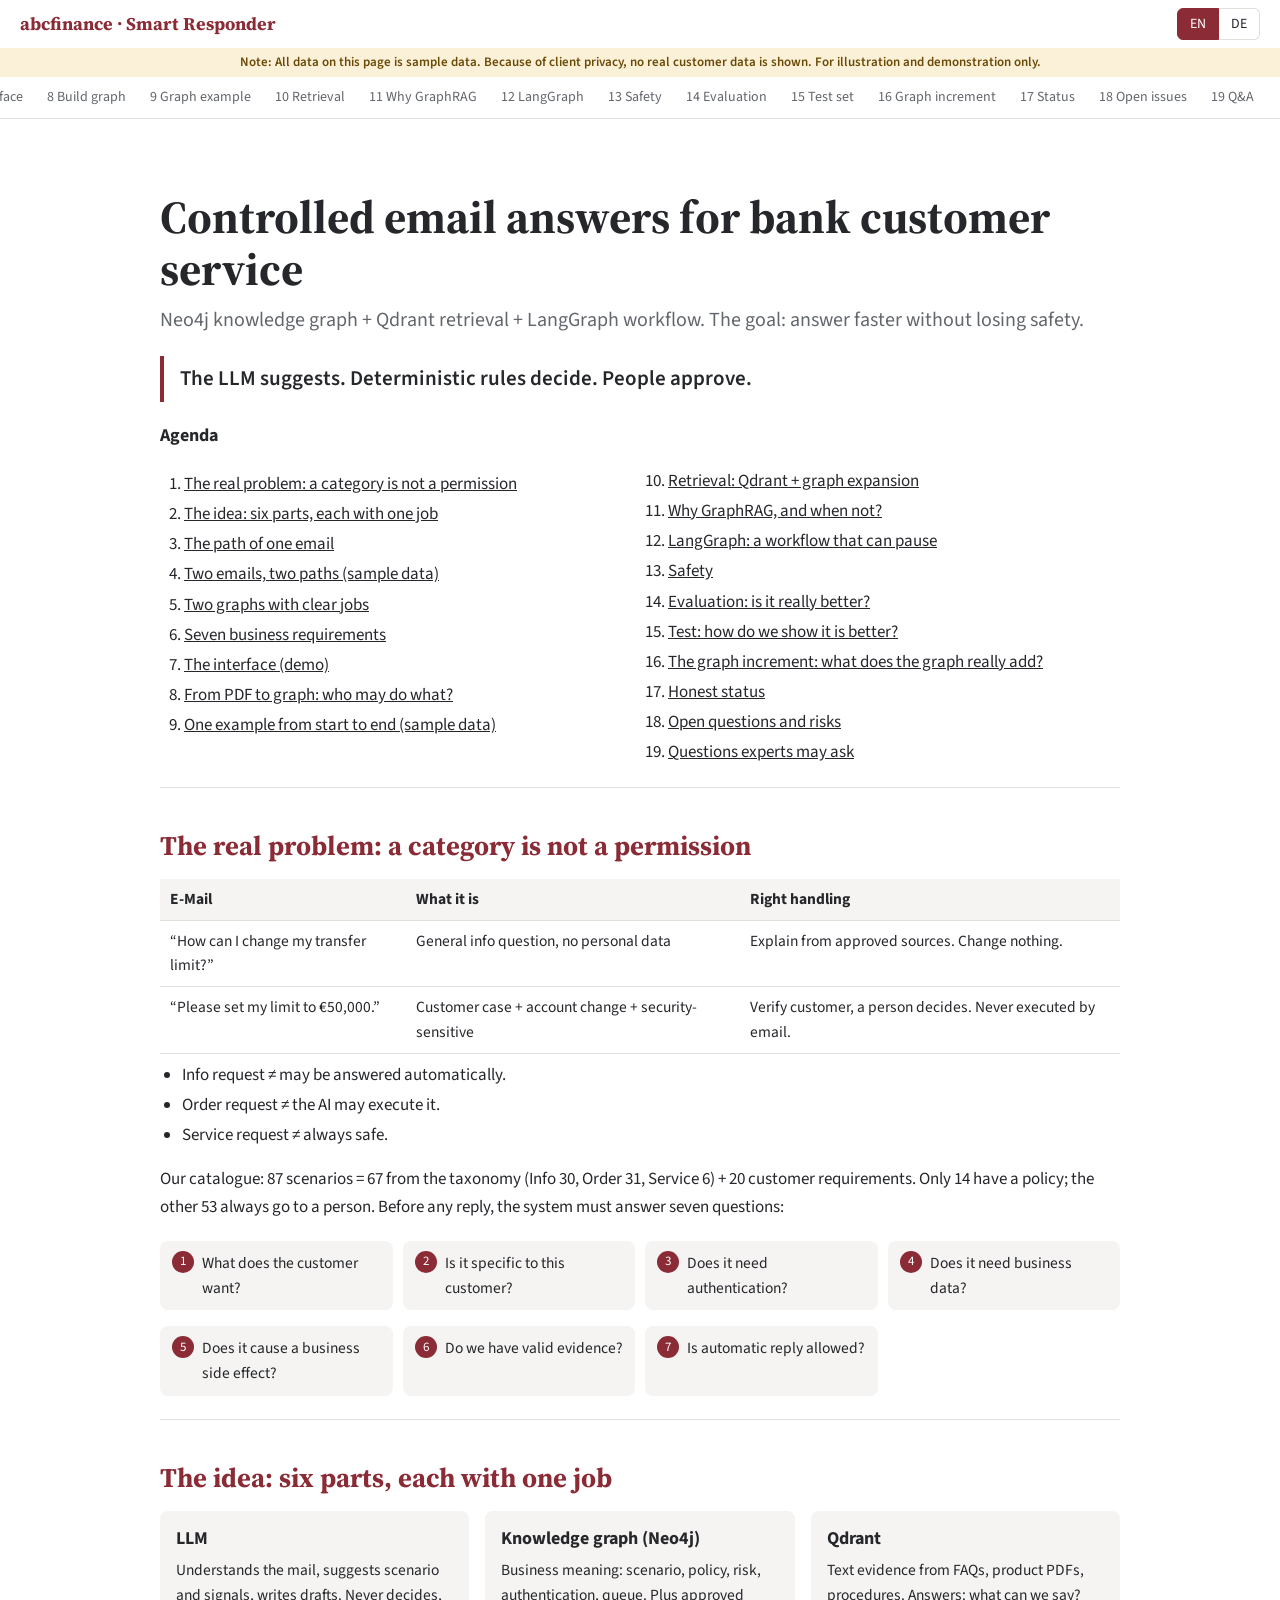
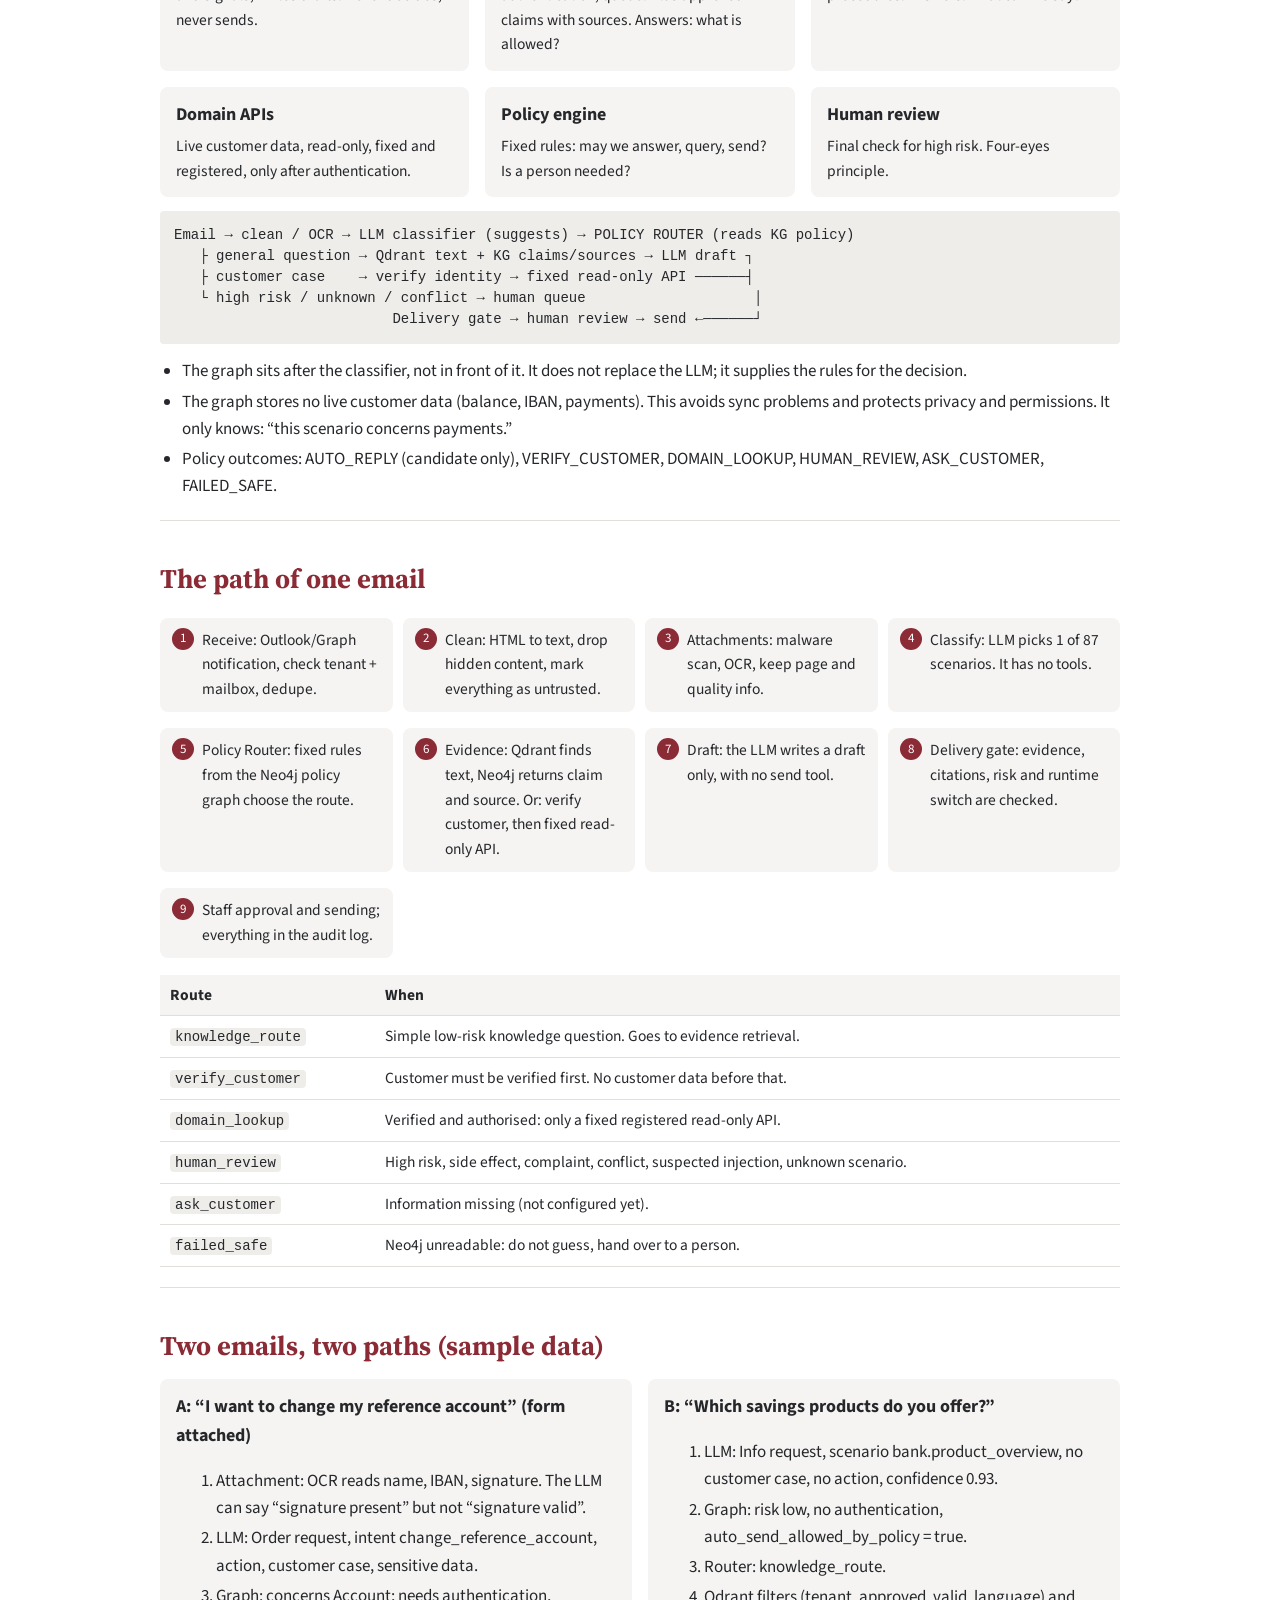
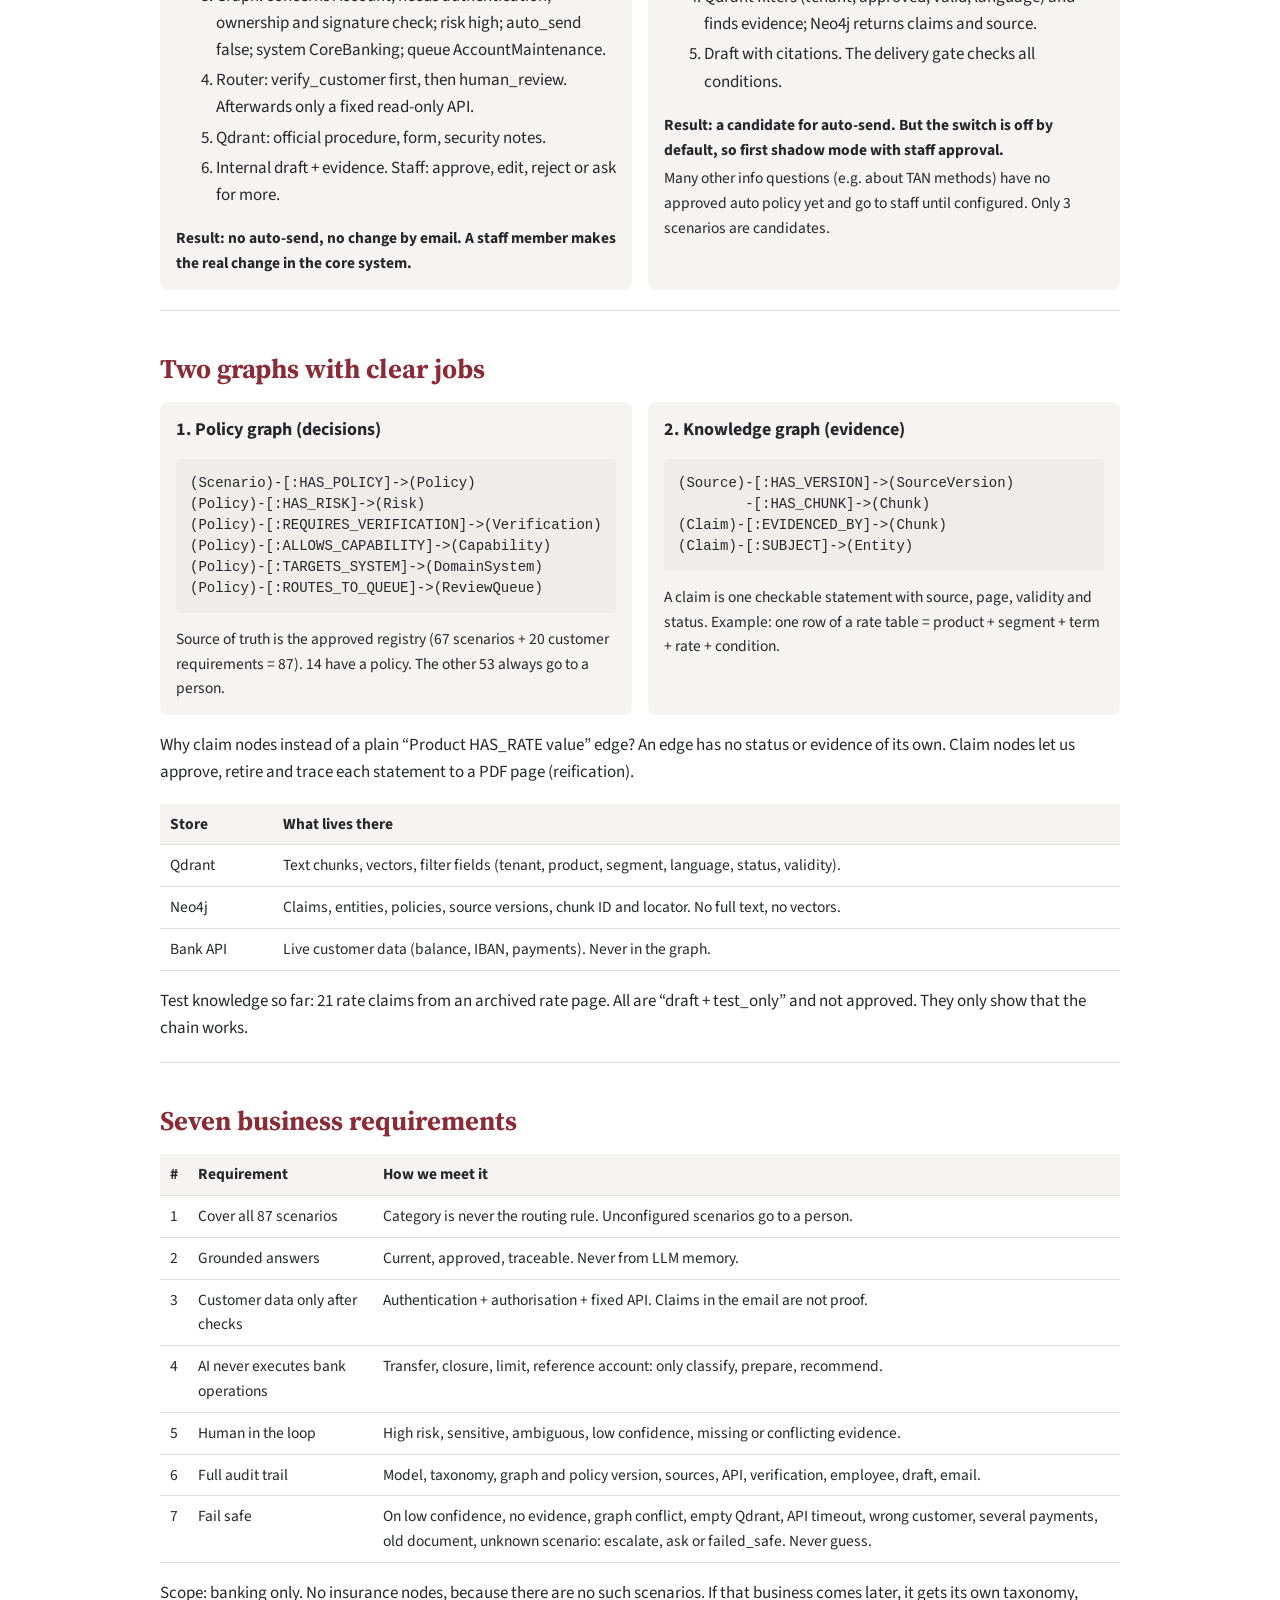
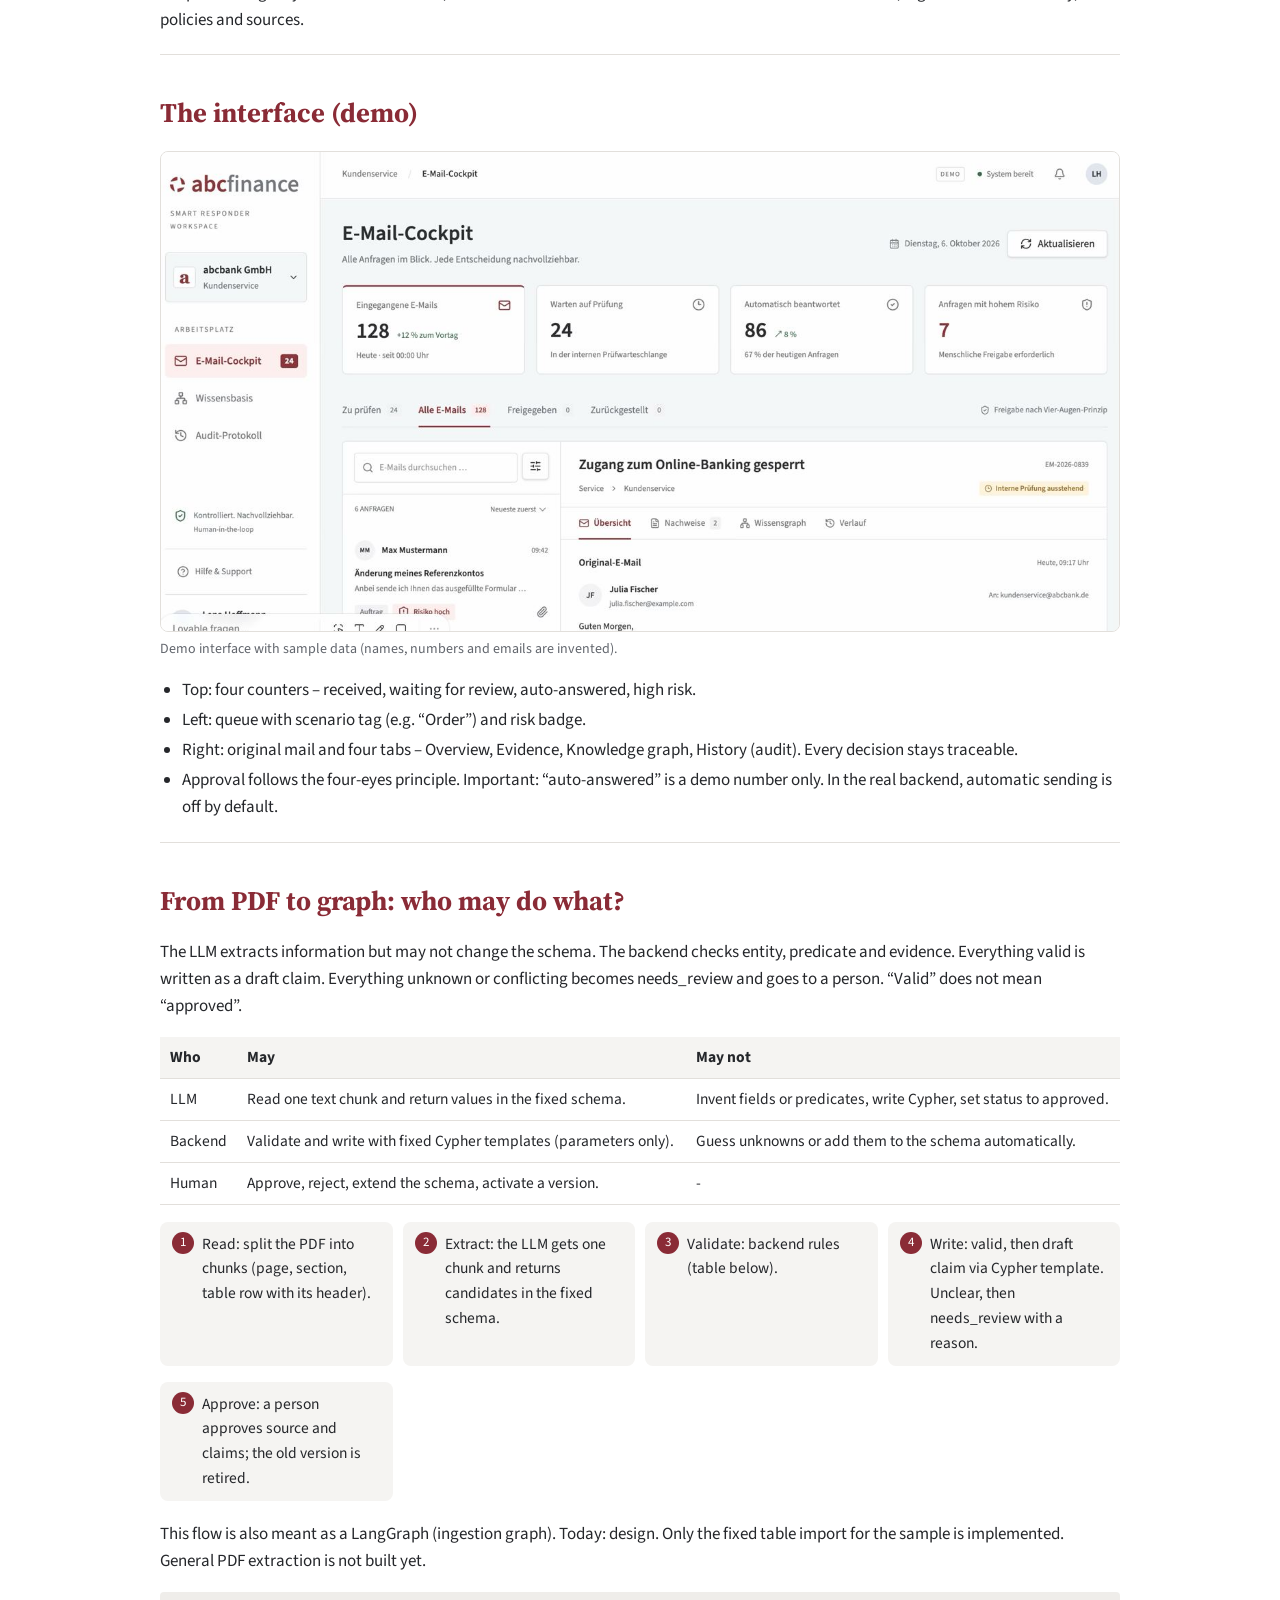
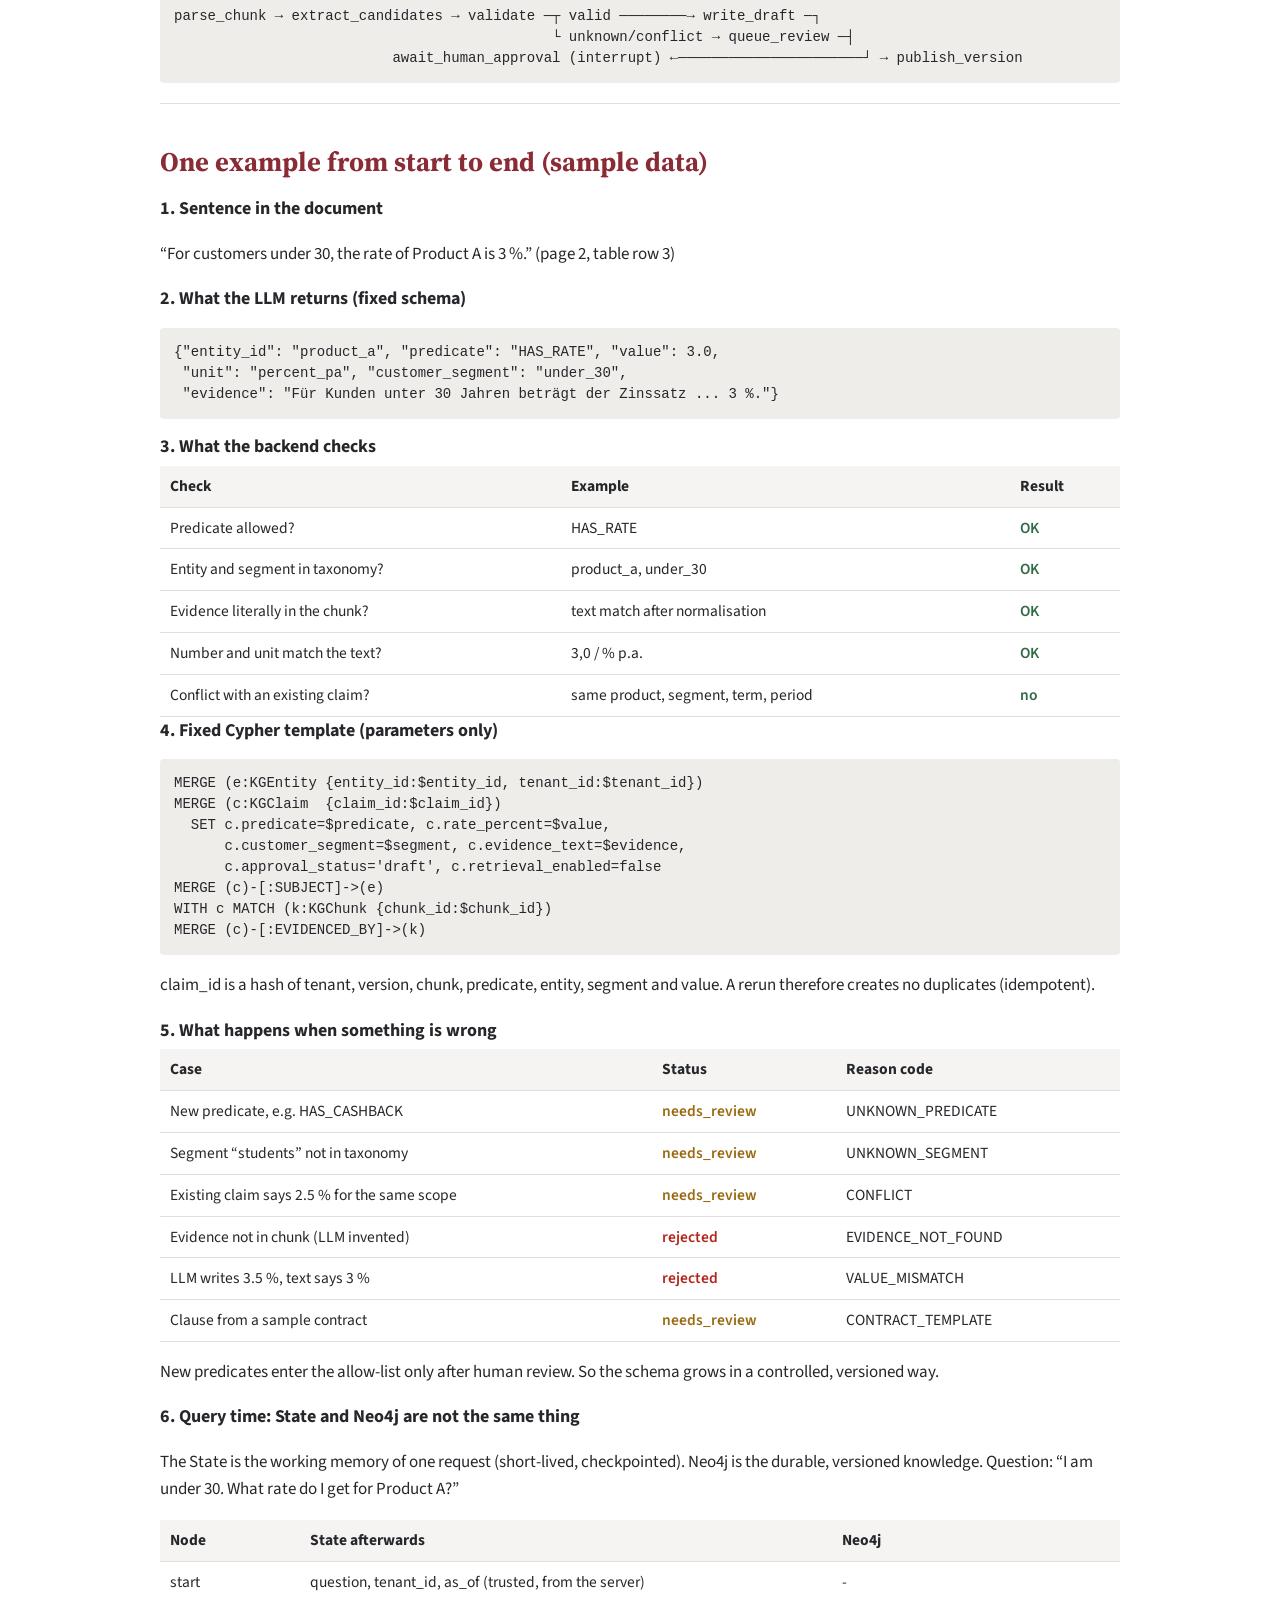
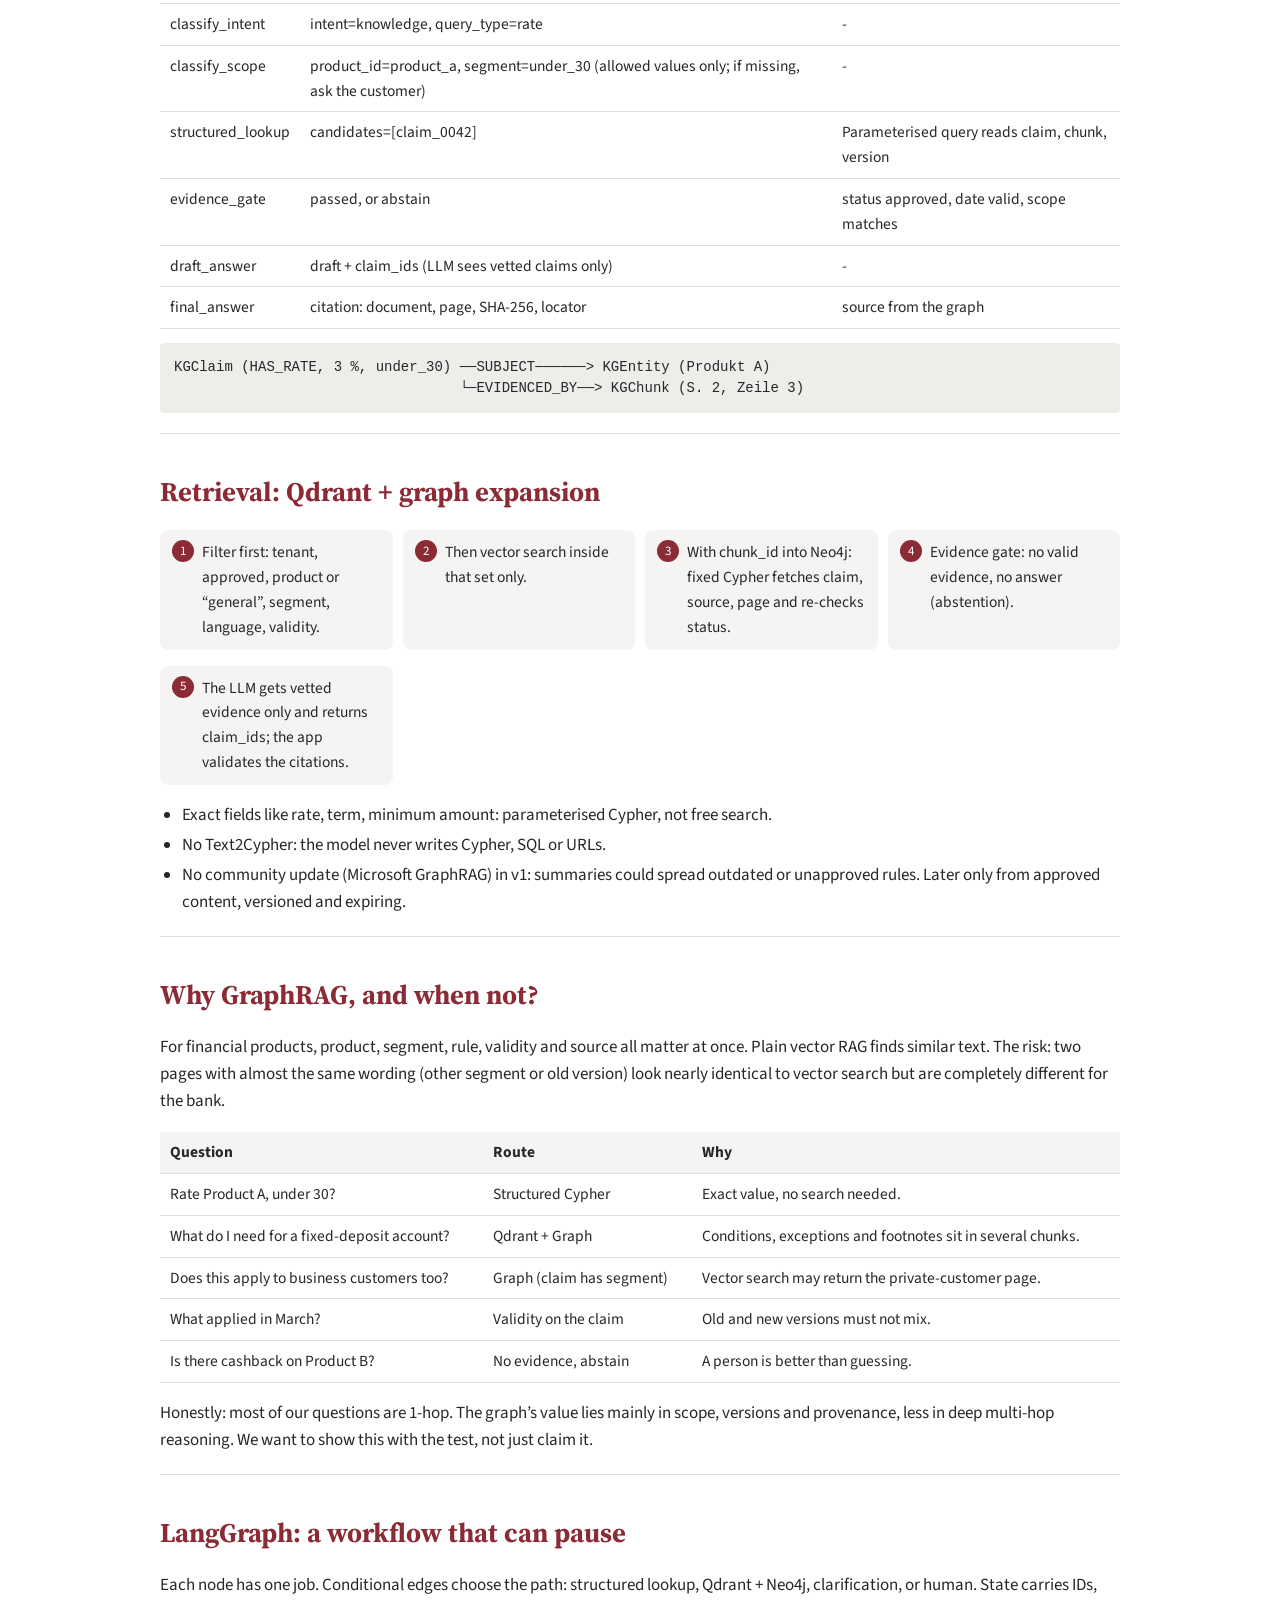
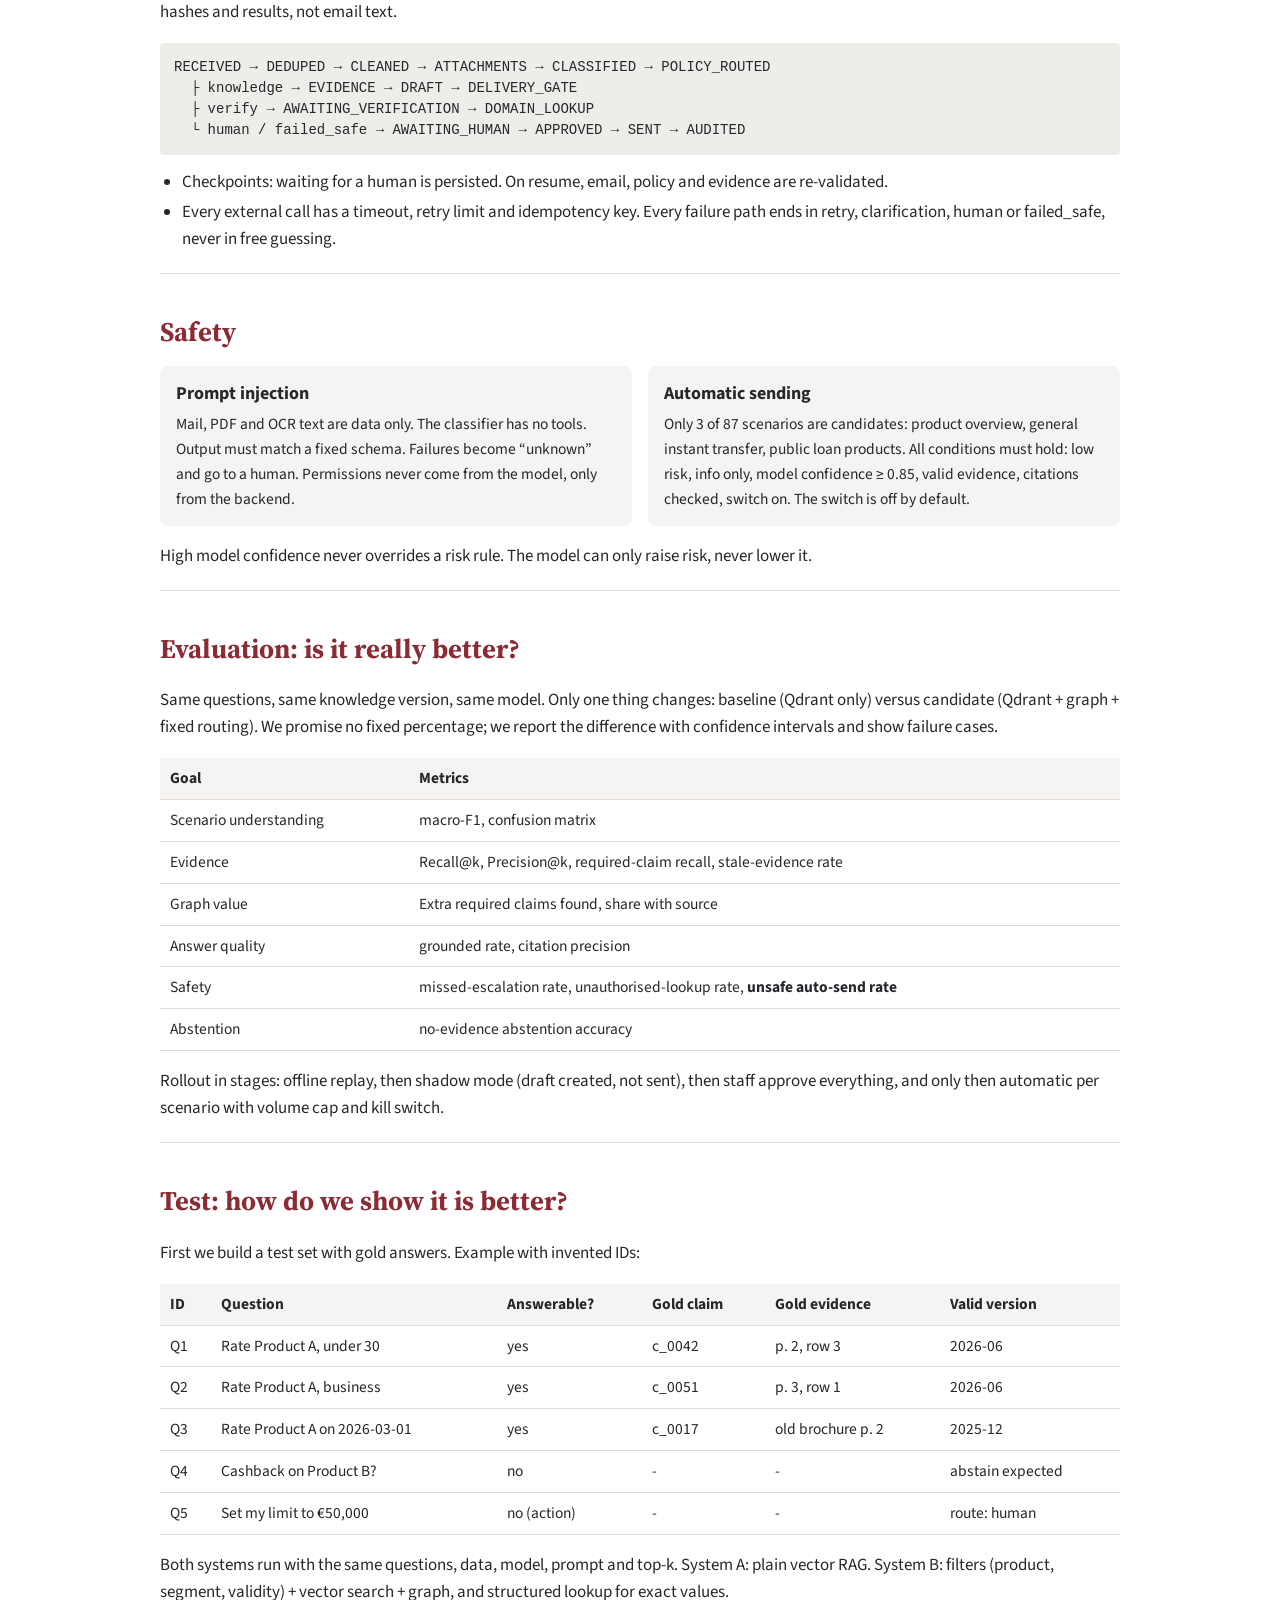
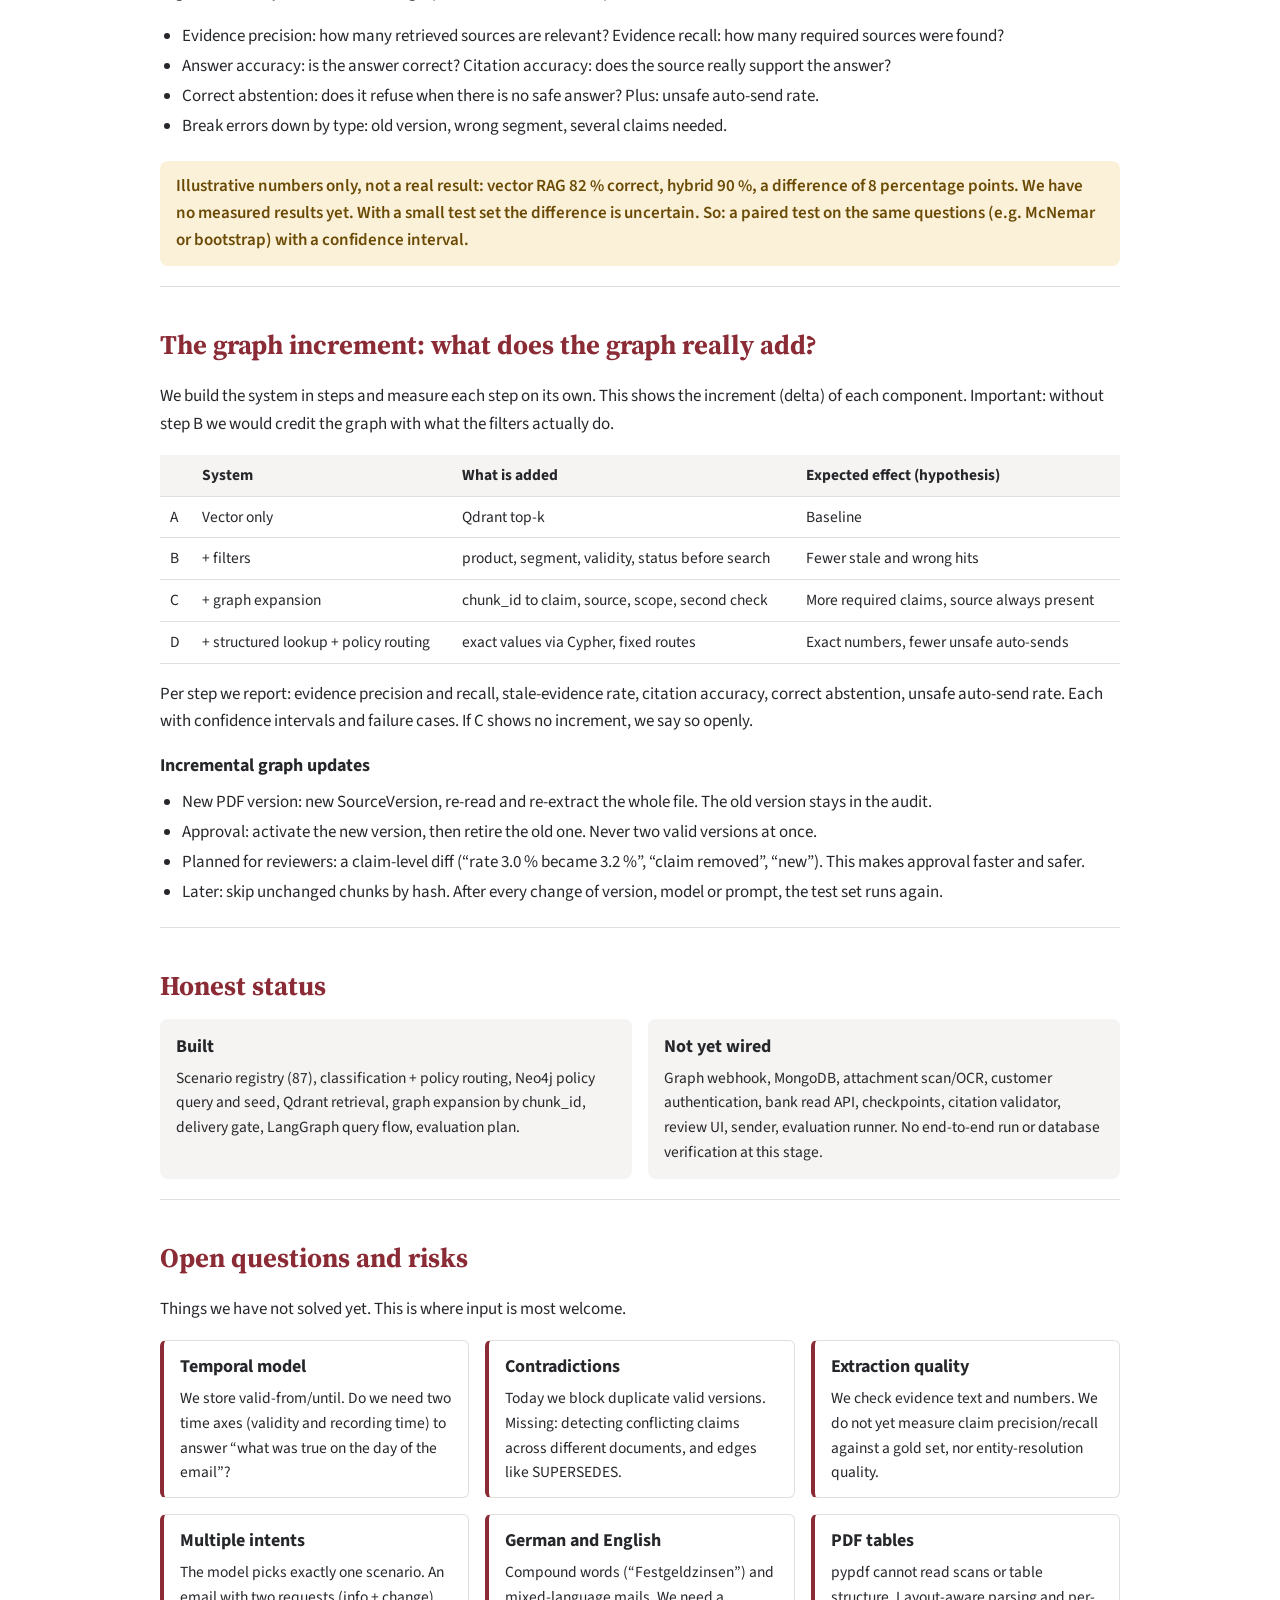
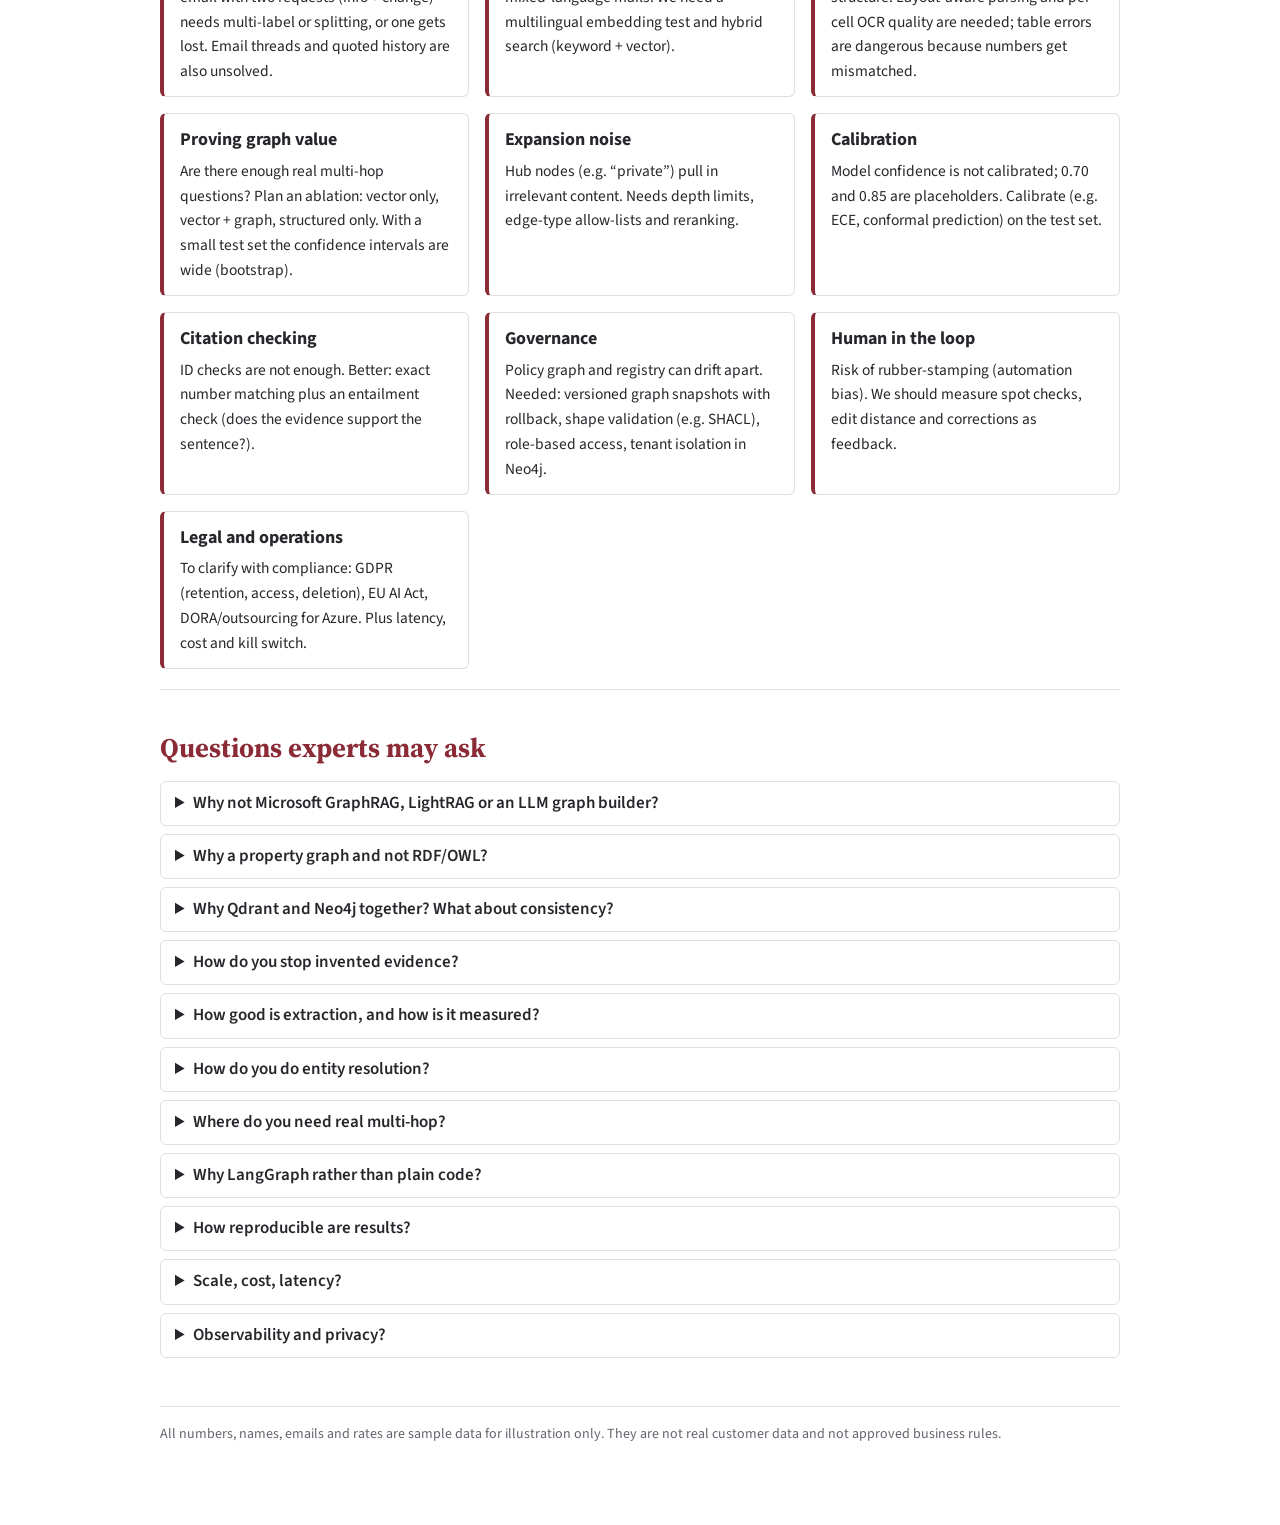
==== Smart Responder – GraphRAG.html @ 7ff99fc9 "page added  knowledge rag" ====
<!DOCTYPE html>
<html lang="en">
<head>
<meta charset="utf-8">
<meta name="viewport" content="width=device-width, initial-scale=1, viewport-fit=cover">
<title>Smart Responder – GraphRAG</title>
<link href="https://fonts.googleapis.com/css2?family=Source+Sans+3:wght@400;600;700&family=Source+Serif+4:wght@600;700&display=swap" rel="stylesheet">
<style>
:root{--bg:#fff;--soft:#f5f4f2;--ink:#25272b;--mute:#62666d;--brand:#8a2b36;--line:#e2dfdb;--warn:#fbf1d9;--warnink:#6b4a05;--code:#efedea;box-sizing:border-box;padding-top:env(safe-area-inset-top,0px);padding-bottom:env(safe-area-inset-bottom,0px)}
@media (prefers-color-scheme:dark){:root:not([data-theme="light"]){--bg:#17181a;--soft:#222427;--ink:#ecebe8;--mute:#a4a8ae;--brand:#e48a93;--line:#34373b;--warn:#3a2f12;--warnink:#f2d58a;--code:#2b2d31}}
:root[data-theme="dark"]{--bg:#17181a;--soft:#222427;--ink:#ecebe8;--mute:#a4a8ae;--brand:#e48a93;--line:#34373b;--warn:#3a2f12;--warnink:#f2d58a;--code:#2b2d31}
html{scroll-padding-top:calc(env(safe-area-inset-top,0px) + 64px)}
*{box-sizing:border-box}
body{margin:0;background:var(--bg);color:var(--ink);font:17px/1.6 "Source Sans 3",system-ui,sans-serif}
header{position:sticky;top:env(safe-area-inset-top,0px);z-index:5;background:var(--bg);border-bottom:1px solid var(--line);display:flex;gap:16px;align-items:center;justify-content:space-between;padding:10px 20px}
header b{font-family:"Source Serif 4",Georgia,serif;font-size:18px;color:var(--brand)}
nav{display:flex;gap:14px;overflow-x:auto;font-size:14px}
nav a{color:var(--mute);text-decoration:none;white-space:nowrap}
nav a:hover{color:var(--brand)}
.lang button{font:inherit;font-size:14px;padding:4px 12px;border:1px solid var(--line);background:var(--bg);color:var(--ink);cursor:pointer}
.lang button:first-child{border-radius:6px 0 0 6px}.lang button:last-child{border-radius:0 6px 6px 0;border-left:0}
.lang button[aria-pressed=true]{background:var(--brand);color:#fff;border-color:var(--brand)}
button:focus-visible,a:focus-visible{outline:2px solid var(--brand);outline-offset:2px}
main{max-width:1000px;margin:0 auto;padding:0 20px 80px}
.notice{background:var(--warn);color:var(--warnink);padding:12px 16px;border-radius:8px;margin:20px 0;font-weight:600}
h1{font-family:"Source Serif 4",Georgia,serif;font-size:clamp(30px,5vw,46px);line-height:1.15;margin:36px 0 8px}
h2{font-family:"Source Serif 4",Georgia,serif;font-size:27px;margin:0 0 12px;color:var(--brand)}
h3{font-size:18px;margin:0 0 4px}
section{padding:40px 0 0}
.lead{font-size:20px;color:var(--mute);margin:0}
.principle{border-left:4px solid var(--brand);padding:6px 16px;margin:20px 0;font-size:21px;font-weight:600}
code,pre{font-family:ui-monospace,Menlo,monospace;font-size:14px;background:var(--code);border-radius:4px}
code{padding:1px 5px}pre{padding:14px;overflow-x:auto;line-height:1.5}
.scroll{overflow-x:auto}
table{border-collapse:collapse;width:100%;font-size:15.5px;min-width:560px}
th,td{text-align:left;padding:8px 10px;border-bottom:1px solid var(--line);vertical-align:top}
th{background:var(--soft)}
figure{margin:16px 0}
figure img{width:100%;height:auto;border:1px solid var(--line);border-radius:8px;display:block}
figcaption{color:var(--mute);font-size:14px;margin-top:6px}
.flow{list-style:none;padding:0;margin:14px 0;display:grid;grid-template-columns:repeat(auto-fit,minmax(210px,1fr));gap:10px;counter-reset:s}
.flow li{counter-increment:s;background:var(--soft);border-radius:8px;padding:10px 12px 10px 42px;position:relative;font-size:15.5px}
.flow li::before{content:counter(s);position:absolute;left:12px;top:10px;width:22px;height:22px;border-radius:50%;background:var(--brand);color:#fff;font-size:13px;display:grid;place-items:center}
.cols{display:grid;grid-template-columns:repeat(auto-fit,minmax(280px,1fr));gap:16px}
.box{background:var(--soft);border-radius:8px;padding:14px 16px}
.box p{margin:4px 0 0;font-size:15.5px}
.q{border:1px solid var(--line);border-left:4px solid var(--brand);border-radius:6px;padding:12px 16px}
.q p{margin:2px 0 0;font-size:15.5px}
ul{margin:8px 0;padding-left:22px}li{margin:3px 0}
footer{color:var(--mute);font-size:14px;border-top:1px solid var(--line);margin-top:48px;padding-top:16px}
details{border:1px solid var(--line);border-radius:6px;padding:8px 14px;margin:8px 0}
summary{cursor:pointer;font-weight:600}details p{margin:8px 0 4px;font-size:15.5px}
.ok{color:#2f6b45;font-weight:600}.bad{color:#b3261e;font-weight:600}.rv{color:#9a6a12;font-weight:600}
@media (prefers-color-scheme:dark){.ok{color:#7fd19a}.bad{color:#f2a29b}.rv{color:#f2d58a}}
.notice-bar{background:var(--warn);color:var(--warnink);padding:6px 20px;font-size:14px;font-weight:600;text-align:center}
.slide{display:none;padding-top:24px}.slide.on{display:block}
.ctl{display:flex;gap:8px;align-items:center;font-size:14px;color:var(--mute)}
.ctl button{font:inherit;padding:4px 12px;border:1px solid var(--line);background:var(--bg);color:var(--ink);border-radius:6px;cursor:pointer}
.bar{position:fixed;left:0;bottom:0;height:4px;background:var(--brand);transition:width .2s;z-index:9}
.agenda{columns:2;column-gap:32px;padding-left:24px}.agenda a{color:var(--ink);cursor:pointer}.agenda a:hover{color:var(--brand)}
@media (max-width:640px){.agenda{columns:1}header{flex-wrap:wrap}}
@media print{.slide{display:block;break-after:page}header,.bar{display:none}}
.slide,.slide.on{display:block}
.slide{padding-top:36px;margin-top:20px;border-top:1px solid var(--line)}
#start{border-top:0;margin-top:0}
html{scroll-padding-top:calc(env(safe-area-inset-top,0px) + 150px);scroll-behavior:smooth}
.top{position:sticky;top:env(safe-area-inset-top,0px);z-index:8;background:var(--bg);border-bottom:1px solid var(--line)}
.top header{position:static;border-bottom:0;padding:8px 20px}
.top .notice-bar{padding:4px 20px;font-size:13px}
.tnav{display:flex;gap:4px;overflow-x:auto;padding:6px 16px;scrollbar-width:thin}
.tnav a{white-space:nowrap;font-size:14px;color:var(--mute);text-decoration:none;padding:3px 10px;border-radius:14px}
.tnav a:hover{color:var(--brand)}
.tnav a.act{background:var(--brand);color:#fff}
.tnav a.act:hover{color:#fff}
@media (prefers-reduced-motion:reduce){html{scroll-behavior:auto}}
@media print{.top{position:static}.tnav{display:none}}
</style>
</head>
<body>
<div class="top">
<header><b>abcfinance · Smart Responder</b>
<div class="lang"><button type="button" data-l="en" aria-pressed="true">EN</button><button type="button" data-l="de" aria-pressed="false">DE</button></div></header>
<div class="notice-bar" data-de="Hinweis: Alle Daten auf dieser Seite sind Beispieldaten. Aus Datenschutzgründen des Kunden zeigen wir keine echten Kundendaten. Nur zur Ansicht und als Beispiel.">Note: All data on this page is sample data. Because of client privacy, no real customer data is shown. For illustration and demonstration only.</div>
<nav class="tnav" id="tnav" aria-label="Sections"></nav>
</div>
<div class="bar" id="bar" style="width:0"></div>
<main>
<section id="start" class="slide"><h1 data-de="Kontrollierte E-Mail-Antworten für den Bank-Kundenservice">Controlled email answers for bank customer service</h1><p class="lead" data-de="Neo4j-Wissensgraph + Qdrant-Suche + LangGraph-Ablauf. Das Ziel: schneller antworten, ohne Sicherheit zu verlieren.">Neo4j knowledge graph + Qdrant retrieval + LangGraph workflow. The goal: answer faster without losing safety.</p><div class="principle" data-de="Das LLM macht Vorschläge. Feste Regeln entscheiden. Menschen geben frei.">The LLM suggests. Deterministic rules decide. People approve.</div><h3 data-de="Ablauf der Präsentation">Agenda</h3><ol id="agenda" class="agenda"></ol></section><section id="problem" class="slide">
<h2 data-de="Das eigentliche Problem: Eine Kategorie ist keine Erlaubnis">The real problem: a category is not a permission</h2>
<div class="scroll"><table>
<tr><th>E-Mail</th><th data-de="Was es ist">What it is</th><th data-de="Richtige Behandlung">Right handling</th></tr>
<tr><td data-de="„Wie ändere ich mein Überweisungslimit?“">“How can I change my transfer limit?”</td><td data-de="Allgemeine Infofrage, keine persönlichen Daten">General info question, no personal data</td><td data-de="Aus geprüften Quellen erklären. Nichts ändern.">Explain from approved sources. Change nothing.</td></tr>
<tr><td data-de="„Setzen Sie mein Limit auf 50.000 €.“">“Please set my limit to €50,000.”</td><td data-de="Kundenfall + Kontoänderung + sicherheitskritisch">Customer case + account change + security-sensitive</td><td data-de="Kunde prüfen, Mensch entscheidet. Nie per E-Mail ausführen.">Verify customer, a person decides. Never executed by email.</td></tr>
</table></div>
<ul>
<li data-de="Info request ≠ automatisch antworten.">Info request ≠ may be answered automatically.</li>
<li data-de="Order request ≠ die KI darf es ausführen.">Order request ≠ the AI may execute it.</li>
<li data-de="Service request ≠ immer sicher.">Service request ≠ always safe.</li>
</ul>
<p data-de="Unser Katalog: 87 Szenarien = 67 aus der Taxonomie (Info 30, Order 31, Service 6) + 20 Kundenvorgaben. Nur 14 haben eine Policy, die anderen 53 gehen immer zum Menschen. Vor jeder Antwort muss das System diese sieben Fragen beantworten:">Our catalogue: 87 scenarios = 67 from the taxonomy (Info 30, Order 31, Service 6) + 20 customer requirements. Only 14 have a policy; the other 53 always go to a person. Before any reply, the system must answer seven questions:</p>
<ol class="flow">
<li data-de="Was will der Kunde?">What does the customer want?</li>
<li data-de="Ist es ein Einzelfall des Kunden?">Is it specific to this customer?</li>
<li data-de="Braucht es Authentifizierung?">Does it need authentication?</li>
<li data-de="Braucht es Geschäftsdaten?">Does it need business data?</li>
<li data-de="Hat es eine Wirkung im Geschäft (Nebenwirkung)?">Does it cause a business side effect?</li>
<li data-de="Haben wir gültige Belege?">Do we have valid evidence?</li>
<li data-de="Ist automatisches Antworten erlaubt?">Is automatic reply allowed?</li>
</ol>
</section><section id="arch" class="slide">
<h2 data-de="Die Idee: Sechs Teile, jedes mit einer Aufgabe">The idea: six parts, each with one job</h2>
<div class="cols">
<div class="box"><h3>LLM</h3><p data-de="Versteht die Mail, schlägt Szenario und Signale vor, schreibt Entwürfe. Entscheidet und sendet nie.">Understands the mail, suggests scenario and signals, writes drafts. Never decides, never sends.</p></div>
<div class="box"><h3 data-de="Wissensgraph (Neo4j)">Knowledge graph (Neo4j)</h3><p data-de="Geschäftsbedeutung: Szenario, Policy, Risiko, Authentifizierung, Queue. Dazu geprüfte Claims mit Quelle. Beantwortet: Was ist erlaubt?">Business meaning: scenario, policy, risk, authentication, queue. Plus approved claims with sources. Answers: what is allowed?</p></div>
<div class="box"><h3>Qdrant</h3><p data-de="Textbelege aus FAQ, Produkt-PDFs, Abläufen. Beantwortet: Was dürfen wir sagen?">Text evidence from FAQs, product PDFs, procedures. Answers: what can we say?</p></div>
<div class="box"><h3 data-de="Bank-APIs">Domain APIs</h3><p data-de="Echte Kundendaten, nur lesend, fest registriert, erst nach Authentifizierung.">Live customer data, read-only, fixed and registered, only after authentication.</p></div>
<div class="box"><h3 data-de="Policy-Engine">Policy engine</h3><p data-de="Feste Regeln: Dürfen wir antworten, abfragen, senden? Braucht es einen Menschen?">Fixed rules: may we answer, query, send? Is a person needed?</p></div>
<div class="box"><h3 data-de="Mensch">Human review</h3><p data-de="Letzte Kontrolle bei hohem Risiko. Vier-Augen-Prinzip.">Final check for high risk. Four-eyes principle.</p></div>
</div>
<pre>Email → clean / OCR → LLM classifier (suggests) → POLICY ROUTER (reads KG policy)
   ├ general question → Qdrant text + KG claims/sources → LLM draft ┐
   ├ customer case    → verify identity → fixed read-only API ──────┤
   └ high risk / unknown / conflict → human queue                    │
                          Delivery gate → human review → send ←──────┘</pre>
<ul>
<li data-de="Der Graph steht nach dem Klassifizierer, nicht davor. Er ersetzt das LLM nicht, er liefert die Regeln für die Entscheidung.">The graph sits after the classifier, not in front of it. It does not replace the LLM; it supplies the rules for the decision.</li>
<li data-de="Der Graph speichert keine Live-Kundendaten (Saldo, IBAN, Zahlungen). Das spart Synchronisierung und schützt Datenschutz und Rechte. Er weiß nur: „Dieses Szenario betrifft Zahlungen.“">The graph stores no live customer data (balance, IBAN, payments). This avoids sync problems and protects privacy and permissions. It only knows: “this scenario concerns payments.”</li>
<li data-de="Ergebnisse der Policy: AUTO_REPLY (nur Kandidat), VERIFY_CUSTOMER, DOMAIN_LOOKUP, HUMAN_REVIEW, ASK_CUSTOMER, FAILED_SAFE.">Policy outcomes: AUTO_REPLY (candidate only), VERIFY_CUSTOMER, DOMAIN_LOOKUP, HUMAN_REVIEW, ASK_CUSTOMER, FAILED_SAFE.</li>
</ul>
</section><section id="flow" class="slide">
<h2 data-de="Der Weg einer E-Mail">The path of one email</h2>
<ol class="flow">
<li data-de="Empfang: Outlook/Graph-Hinweis, Mandant + Postfach prüfen, Duplikate erkennen.">Receive: Outlook/Graph notification, check tenant + mailbox, dedupe.</li>
<li data-de="Bereinigen: HTML zu Text, versteckte Inhalte entfernen, alles als „nicht vertrauenswürdig“ markieren.">Clean: HTML to text, drop hidden content, mark everything as untrusted.</li>
<li data-de="Anhänge: Virenscan, OCR, Seitenzahl und Qualität speichern.">Attachments: malware scan, OCR, keep page and quality info.</li>
<li data-de="Klassifizieren: LLM wählt 1 von 87 Szenarien. Es hat keine Werkzeuge.">Classify: LLM picks 1 of 87 scenarios. It has no tools.</li>
<li data-de="Policy Router: feste Regeln aus dem Neo4j-Policy-Graph bestimmen den Weg.">Policy Router: fixed rules from the Neo4j policy graph choose the route.</li>
<li data-de="Belege: Qdrant findet Texte, Neo4j liefert Claim und Quelle. Oder: Kunde prüfen, dann feste Lese-API.">Evidence: Qdrant finds text, Neo4j returns claim and source. Or: verify customer, then fixed read-only API.</li>
<li data-de="Entwurf: LLM schreibt nur einen Entwurf, ohne Sendefunktion.">Draft: the LLM writes a draft only, with no send tool.</li>
<li data-de="Sende-Schranke: Belege, Zitate, Risiko und Schalter werden geprüft.">Delivery gate: evidence, citations, risk and runtime switch are checked.</li>
<li data-de="Freigabe und Versand durch Mitarbeiter; alles im Audit-Protokoll.">Staff approval and sending; everything in the audit log.</li>
</ol>
<div class="scroll"><table>
<tr><th data-de="Route">Route</th><th data-de="Wann">When</th></tr>
<tr><td><code>knowledge_route</code></td><td data-de="Einfache, risikoarme Wissensfrage. Es geht in die Beleg-Suche.">Simple low-risk knowledge question. Goes to evidence retrieval.</td></tr>
<tr><td><code>verify_customer</code></td><td data-de="Kunde muss erst geprüft werden. Vorher keine Kundendaten.">Customer must be verified first. No customer data before that.</td></tr>
<tr><td><code>domain_lookup</code></td><td data-de="Geprüft und berechtigt: nur eine fest registrierte Lese-API.">Verified and authorised: only a fixed registered read-only API.</td></tr>
<tr><td><code>human_review</code></td><td data-de="Hohes Risiko, Nebenwirkung, Beschwerde, Widerspruch, Verdacht auf Injection, unbekanntes Szenario.">High risk, side effect, complaint, conflict, suspected injection, unknown scenario.</td></tr>
<tr><td><code>ask_customer</code></td><td data-de="Angaben fehlen (noch nicht konfiguriert).">Information missing (not configured yet).</td></tr>
<tr><td><code>failed_safe</code></td><td data-de="Neo4j nicht lesbar: nicht raten, sondern an Menschen übergeben.">Neo4j unreadable: do not guess, hand over to a person.</td></tr>
</table></div>
</section><section id="walk" class="slide">
<h2 data-de="Zwei Mails, zwei Wege (Beispieldaten)">Two emails, two paths (sample data)</h2>
<div class="cols">
<div class="box"><h3 data-de="A: „Ich möchte mein Referenzkonto ändern“ (Formular im Anhang)">A: “I want to change my reference account” (form attached)</h3>
<ol>
<li data-de="Anhang: OCR liest Name, IBAN, Unterschrift. Das LLM kann sagen „Unterschrift vorhanden“, aber nicht „Unterschrift gültig“.">Attachment: OCR reads name, IBAN, signature. The LLM can say “signature present” but not “signature valid”.</li>
<li data-de="LLM: Order request, Absicht change_reference_account, Aktion, Kundenfall, sensible Daten.">LLM: Order request, intent change_reference_account, action, customer case, sensitive data.</li>
<li data-de="Graph: betrifft Account; braucht Authentifizierung, Besitzprüfung, Unterschriftsprüfung; Risiko hoch; auto_send false; System CoreBanking; Queue AccountMaintenance.">Graph: concerns Account; needs authentication, ownership and signature check; risk high; auto_send false; system CoreBanking; queue AccountMaintenance.</li>
<li data-de="Router: erst verify_customer, dann human_review. Danach nur feste Lese-API.">Router: verify_customer first, then human_review. Afterwards only a fixed read-only API.</li>
<li data-de="Qdrant: offizieller Ablauf, Formular, Sicherheitshinweise.">Qdrant: official procedure, form, security notes.</li>
<li data-de="Interner Entwurf + Belege. Mitarbeiter: freigeben, bearbeiten, ablehnen oder nachfragen.">Internal draft + evidence. Staff: approve, edit, reject or ask for more.</li>
</ol>
<p><b data-de="Ergebnis: kein Auto-Versand, keine Änderung per E-Mail. Die echte Änderung macht ein Mitarbeiter im Kernsystem.">Result: no auto-send, no change by email. A staff member makes the real change in the core system.</b></p></div>
<div class="box"><h3 data-de="B: „Welche Sparprodukte bieten Sie an?“">B: “Which savings products do you offer?”</h3>
<ol>
<li data-de="LLM: Info request, Szenario bank.product_overview, kein Kundenfall, keine Aktion, Sicherheit 0,93.">LLM: Info request, scenario bank.product_overview, no customer case, no action, confidence 0.93.</li>
<li data-de="Graph: Risiko niedrig, keine Authentifizierung, auto_send_allowed_by_policy = true.">Graph: risk low, no authentication, auto_send_allowed_by_policy = true.</li>
<li data-de="Router: knowledge_route.">Router: knowledge_route.</li>
<li data-de="Qdrant filtert (Mandant, freigegeben, gültig, Sprache) und findet Belege; Neo4j liefert Claims und Quelle.">Qdrant filters (tenant, approved, valid, language) and finds evidence; Neo4j returns claims and source.</li>
<li data-de="Entwurf mit Zitaten. Sende-Schranke prüft alle Bedingungen.">Draft with citations. The delivery gate checks all conditions.</li>
</ol>
<p><b data-de="Ergebnis: ein Kandidat für Auto-Versand. Der Schalter ist aber standardmäßig aus, also zuerst Shadow-Modus mit Freigabe durch Mitarbeiter.">Result: a candidate for auto-send. But the switch is off by default, so first shadow mode with staff approval.</b></p>
<p data-de="Viele andere Infofragen (z. B. zu TAN-Verfahren) haben noch keine freigegebene Auto-Policy und gehen bis zur Konfiguration zu Mitarbeitern. Nur 3 Szenarien sind Kandidaten.">Many other info questions (e.g. about TAN methods) have no approved auto policy yet and go to staff until configured. Only 3 scenarios are candidates.</p></div>
</div>
</section><section id="graph" class="slide">
<h2 data-de="Zwei Graphen mit klaren Aufgaben">Two graphs with clear jobs</h2>
<div class="cols">
<div class="box"><h3 data-de="1. Policy-Graph (Entscheidung)">1. Policy graph (decisions)</h3>
<pre>(Scenario)-[:HAS_POLICY]->(Policy)
(Policy)-[:HAS_RISK]->(Risk)
(Policy)-[:REQUIRES_VERIFICATION]->(Verification)
(Policy)-[:ALLOWS_CAPABILITY]->(Capability)
(Policy)-[:TARGETS_SYSTEM]->(DomainSystem)
(Policy)-[:ROUTES_TO_QUEUE]->(ReviewQueue)</pre>
<p data-de="Quelle der Wahrheit ist die geprüfte Registry (67 Szenarien + 20 Kundenvorgaben = 87). 14 haben eine Policy. Die anderen 53 gehen immer zum Menschen.">Source of truth is the approved registry (67 scenarios + 20 customer requirements = 87). 14 have a policy. The other 53 always go to a person.</p></div>
<div class="box"><h3 data-de="2. Wissensgraph (Belege)">2. Knowledge graph (evidence)</h3>
<pre>(Source)-[:HAS_VERSION]->(SourceVersion)
        -[:HAS_CHUNK]->(Chunk)
(Claim)-[:EVIDENCED_BY]->(Chunk)
(Claim)-[:SUBJECT]->(Entity)</pre>
<p data-de="Eine Claim ist eine prüfbare Aussage mit Quelle, Seite, Gültigkeit und Status. Beispiel: eine Zeile der Zinstabelle = Produkt + Kundengruppe + Laufzeit + Zins + Bedingung.">A claim is one checkable statement with source, page, validity and status. Example: one row of a rate table = product + segment + term + rate + condition.</p></div>
</div>
<p data-de="Warum Claim-Knoten und nicht einfach eine Kante „Produkt HAT_ZINS Wert“? Eine Kante hat keinen eigenen Status und keine Evidenz. Mit Claim-Knoten kann man jede Aussage einzeln freigeben, zurückziehen und bis zur PDF-Seite zurückverfolgen (Reifizierung).">Why claim nodes instead of a plain “Product HAS_RATE value” edge? An edge has no status or evidence of its own. Claim nodes let us approve, retire and trace each statement to a PDF page (reification).</p>
<div class="scroll"><table>
<tr><th data-de="Ort">Store</th><th data-de="Was liegt dort">What lives there</th></tr>
<tr><td>Qdrant</td><td data-de="Text-Chunks, Vektoren, Filterfelder (Mandant, Produkt, Gruppe, Sprache, Status, Gültigkeit).">Text chunks, vectors, filter fields (tenant, product, segment, language, status, validity).</td></tr>
<tr><td>Neo4j</td><td data-de="Claims, Entitäten, Policies, Quellversionen, Chunk-ID und Position. Kein Volltext, keine Vektoren.">Claims, entities, policies, source versions, chunk ID and locator. No full text, no vectors.</td></tr>
<tr><td data-de="Bank-API">Bank API</td><td data-de="Echte Kundendaten (Saldo, IBAN, Zahlungen). Nie im Graph.">Live customer data (balance, IBAN, payments). Never in the graph.</td></tr>
</table></div>
<p data-de="Beispiel-Wissen im Test: 21 Zins-Claims aus einer archivierten Zinstabelle. Alle sind „draft + test_only“ und nicht freigegeben. Sie zeigen nur, dass die Kette funktioniert.">Test knowledge so far: 21 rate claims from an archived rate page. All are “draft + test_only” and not approved. They only show that the chain works.</p>
</section><section id="req" class="slide">
<h2 data-de="Sieben Geschäftsanforderungen">Seven business requirements</h2>
<div class="scroll"><table>
<tr><th>#</th><th data-de="Anforderung">Requirement</th><th data-de="Wie wir sie umsetzen">How we meet it</th></tr>
<tr><td>1</td><td data-de="Alle 87 Szenarien abdecken">Cover all 87 scenarios</td><td data-de="Kategorie ist nie die Routing-Regel. Ungeregelte Szenarien gehen zum Menschen.">Category is never the routing rule. Unconfigured scenarios go to a person.</td></tr>
<tr><td>2</td><td data-de="Antworten mit Belegen">Grounded answers</td><td data-de="Aktuell, freigegeben, nachvollziehbar. Nie aus dem Gedächtnis des LLM.">Current, approved, traceable. Never from LLM memory.</td></tr>
<tr><td>3</td><td data-de="Kundendaten nur nach Prüfung">Customer data only after checks</td><td data-de="Authentifizierung + Berechtigung + feste API. Angaben in der Mail zählen nicht als Nachweis.">Authentication + authorisation + fixed API. Claims in the email are not proof.</td></tr>
<tr><td>4</td><td data-de="KI führt keine Bankgeschäfte aus">AI never executes bank operations</td><td data-de="Überweisung, Kontoauflösung, Limit, Referenzkonto: nur klassifizieren, vorbereiten, empfehlen.">Transfer, closure, limit, reference account: only classify, prepare, recommend.</td></tr>
<tr><td>5</td><td data-de="Mensch im Prozess">Human in the loop</td><td data-de="Hohes Risiko, sensibel, unklar, geringe Sicherheit, fehlende oder widersprüchliche Belege.">High risk, sensitive, ambiguous, low confidence, missing or conflicting evidence.</td></tr>
<tr><td>6</td><td data-de="Lückenloses Audit">Full audit trail</td><td data-de="Modell, Taxonomie-, Graph- und Policy-Version, Quellen, API, Prüfung, Mitarbeiter, Entwurf, Mail.">Model, taxonomy, graph and policy version, sources, API, verification, employee, draft, email.</td></tr>
<tr><td>7</td><td data-de="Sicher scheitern">Fail safe</td><td data-de="Bei geringer Sicherheit, ohne Beleg, Graph-Konflikt, Qdrant leer, API-Timeout, falschem Kunden, mehreren Zahlungen, altem Dokument, unbekanntem Szenario: eskalieren, nachfragen oder failed_safe. Nie raten.">On low confidence, no evidence, graph conflict, empty Qdrant, API timeout, wrong customer, several payments, old document, unknown scenario: escalate, ask or failed_safe. Never guess.</td></tr>
</table></div>
<p data-de="Bereich: nur Banking. Keine Knoten für Versicherung, weil es dafür keine Szenarien gibt. Käme das Geschäft später dazu, bekäme es eigene Taxonomie, Policies und Quellen.">Scope: banking only. No insurance nodes, because there are no such scenarios. If that business comes later, it gets its own taxonomy, policies and sources.</p>
</section><section id="ui" class="slide">
<h2 data-de="Die Oberfläche (Demo)">The interface (demo)</h2>
<figure><img alt="E-Mail-Cockpit demo screenshot" src="[data-uri]"><figcaption data-de="Demo-Oberfläche mit Beispieldaten (Kundenname, Zahlen und E-Mails sind erfunden).">Demo interface with sample data (names, numbers and emails are invented).</figcaption></figure>
<ul>
<li data-de="Oben: vier Zähler – eingegangen, wartet auf Prüfung, automatisch beantwortet, hohes Risiko.">Top: four counters – received, waiting for review, auto-answered, high risk.</li>
<li data-de="Links: Warteschlange mit Szenario-Etikett (z. B. „Auftrag“) und Risiko-Markierung.">Left: queue with scenario tag (e.g. “Order”) and risk badge.</li>
<li data-de="Rechts: Original-Mail und vier Reiter – Übersicht, Nachweise, Wissensgraph, Verlauf (Audit). So ist jede Entscheidung nachvollziehbar.">Right: original mail and four tabs – Overview, Evidence, Knowledge graph, History (audit). Every decision stays traceable.</li>
<li data-de="Freigabe nach Vier-Augen-Prinzip. Wichtig: Die Zahl „automatisch beantwortet“ ist hier nur Demo. Im echten Backend ist der automatische Versand standardmäßig aus.">Approval follows the four-eyes principle. Important: “auto-answered” is a demo number only. In the real backend, automatic sending is off by default.</li>
</ul>
</section><section id="ingest" class="slide">
<h2 data-de="Vom PDF in den Graph: wer darf was?">From PDF to graph: who may do what?</h2>
<p data-de="Das LLM extrahiert Informationen, darf aber das Schema nicht ändern. Das Backend prüft Entity, Predicate und Evidence. Alles Gültige wird als draft-Claim geschrieben. Alles Unbekannte oder Widersprüchliche wird needs_review und geht zu einem Menschen. „Gültig“ heißt noch nicht „freigegeben“.">The LLM extracts information but may not change the schema. The backend checks entity, predicate and evidence. Everything valid is written as a draft claim. Everything unknown or conflicting becomes needs_review and goes to a person. “Valid” does not mean “approved”.</p>
<div class="scroll"><table>
<tr><th data-de="Wer">Who</th><th data-de="Darf">May</th><th data-de="Darf nicht">May not</th></tr>
<tr><td>LLM</td><td data-de="Einen Text-Chunk lesen und Werte im festen Schema zurückgeben.">Read one text chunk and return values in the fixed schema.</td><td data-de="Neue Felder oder Predicates erfinden, Cypher schreiben, Status auf approved setzen.">Invent fields or predicates, write Cypher, set status to approved.</td></tr>
<tr><td>Backend</td><td data-de="Prüfen und mit festen Cypher-Templates schreiben (nur Parameter).">Validate and write with fixed Cypher templates (parameters only).</td><td data-de="Unbekanntes raten oder automatisch ins Schema aufnehmen.">Guess unknowns or add them to the schema automatically.</td></tr>
<tr><td data-de="Mensch">Human</td><td data-de="Freigeben, ablehnen, Schema erweitern, Version aktivieren.">Approve, reject, extend the schema, activate a version.</td><td>-</td></tr>
</table></div>
<ol class="flow">
<li data-de="Lesen: PDF in Chunks teilen (Seite, Abschnitt, Tabellenzeile mit Kopfzeile).">Read: split the PDF into chunks (page, section, table row with its header).</li>
<li data-de="Extrahieren: LLM bekommt einen Chunk und gibt Kandidaten im festen Schema zurück.">Extract: the LLM gets one chunk and returns candidates in the fixed schema.</li>
<li data-de="Prüfen: Backend-Regeln (Tabelle unten).">Validate: backend rules (table below).</li>
<li data-de="Schreiben: gültig, dann draft-Claim per Cypher-Template. Unklar, dann needs_review mit Grund.">Write: valid, then draft claim via Cypher template. Unclear, then needs_review with a reason.</li>
<li data-de="Freigabe: Mensch gibt Quelle und Claims frei; alte Version wird stillgelegt.">Approve: a person approves source and claims; the old version is retired.</li>
</ol>
<p data-de="Auch dieser Ablauf wird als LangGraph gebaut (Ingestion-Graph). Stand heute: Entwurf. Umgesetzt ist nur die feste Tabellen-Importkette für das Beispiel. Allgemeine PDF-Extraktion ist noch nicht gebaut.">This flow is also meant as a LangGraph (ingestion graph). Today: design. Only the fixed table import for the sample is implemented. General PDF extraction is not built yet.</p>
<pre>parse_chunk → extract_candidates → validate ─┬ valid ────────→ write_draft ─┐
                                             └ unknown/conflict → queue_review ─┤
                          await_human_approval (interrupt) ←──────────────────────┘ → publish_version</pre>
</section><section id="example" class="slide">
<h2 data-de="Ein Beispiel von Anfang bis Ende (Beispieldaten)">One example from start to end (sample data)</h2>
<h3 data-de="1. Satz im Dokument">1. Sentence in the document</h3>
<p data-de="„Für Kunden unter 30 Jahren beträgt der Zinssatz von Produkt A 3 %.“ (Seite 2, Tabellenzeile 3)">“For customers under 30, the rate of Product A is 3 %.” (page 2, table row 3)</p>
<h3 data-de="2. Was das LLM zurückgibt (festes Schema)">2. What the LLM returns (fixed schema)</h3>
<pre>{"entity_id": "product_a", "predicate": "HAS_RATE", "value": 3.0,
 "unit": "percent_pa", "customer_segment": "under_30",
 "evidence": "Für Kunden unter 30 Jahren beträgt der Zinssatz ... 3 %."}</pre>
<h3 data-de="3. Was das Backend prüft">3. What the backend checks</h3>
<div class="scroll"><table>
<tr><th data-de="Prüfung">Check</th><th data-de="Beispiel">Example</th><th data-de="Ergebnis">Result</th></tr>
<tr><td data-de="Predicate erlaubt?">Predicate allowed?</td><td>HAS_RATE</td><td class="ok">OK</td></tr>
<tr><td data-de="Entity und Kundengruppe in der Taxonomie?">Entity and segment in taxonomy?</td><td>product_a, under_30</td><td class="ok">OK</td></tr>
<tr><td data-de="Evidence steht wörtlich im Chunk?">Evidence literally in the chunk?</td><td data-de="Textvergleich nach Normalisierung">text match after normalisation</td><td class="ok">OK</td></tr>
<tr><td data-de="Zahl und Einheit passen zum Text?">Number and unit match the text?</td><td>3,0 / % p.a.</td><td class="ok">OK</td></tr>
<tr><td data-de="Widerspruch zu vorhandenem Claim?">Conflict with an existing claim?</td><td data-de="gleiches Produkt, Gruppe, Laufzeit, Zeitraum">same product, segment, term, period</td><td class="ok">no</td></tr>
</table></div>
<h3 data-de="4. Fester Cypher-Template (nur Parameter)">4. Fixed Cypher template (parameters only)</h3>
<pre>MERGE (e:KGEntity {entity_id:$entity_id, tenant_id:$tenant_id})
MERGE (c:KGClaim  {claim_id:$claim_id})
  SET c.predicate=$predicate, c.rate_percent=$value,
      c.customer_segment=$segment, c.evidence_text=$evidence,
      c.approval_status='draft', c.retrieval_enabled=false
MERGE (c)-[:SUBJECT]->(e)
WITH c MATCH (k:KGChunk {chunk_id:$chunk_id})
MERGE (c)-[:EVIDENCED_BY]->(k)</pre>
<p data-de="claim_id ist ein Hash aus Mandant, Version, Chunk, Predicate, Entity, Gruppe und Wert. Darum erzeugt ein erneuter Lauf keine Duplikate (idempotent).">claim_id is a hash of tenant, version, chunk, predicate, entity, segment and value. A rerun therefore creates no duplicates (idempotent).</p>
<h3 data-de="5. Was bei Problemen passiert">5. What happens when something is wrong</h3>
<div class="scroll"><table>
<tr><th data-de="Fall">Case</th><th data-de="Status">Status</th><th data-de="Grund">Reason code</th></tr>
<tr><td data-de="Neues Predicate, z. B. HAS_CASHBACK">New predicate, e.g. HAS_CASHBACK</td><td class="rv">needs_review</td><td>UNKNOWN_PREDICATE</td></tr>
<tr><td data-de="Kundengruppe „Studenten“ nicht in der Taxonomie">Segment “students” not in taxonomy</td><td class="rv">needs_review</td><td>UNKNOWN_SEGMENT</td></tr>
<tr><td data-de="Bestehender Claim sagt 2,5 % für dasselbe">Existing claim says 2.5 % for the same scope</td><td class="rv">needs_review</td><td>CONFLICT</td></tr>
<tr><td data-de="Evidence steht nicht im Chunk (LLM erfunden)">Evidence not in chunk (LLM invented)</td><td class="bad">rejected</td><td>EVIDENCE_NOT_FOUND</td></tr>
<tr><td data-de="LLM schreibt 3,5 %, Text sagt 3 %">LLM writes 3.5 %, text says 3 %</td><td class="bad">rejected</td><td>VALUE_MISMATCH</td></tr>
<tr><td data-de="Klausel aus einem Mustervertrag">Clause from a sample contract</td><td class="rv">needs_review</td><td>CONTRACT_TEMPLATE</td></tr>
</table></div>
<p data-de="Neue Predicates kommen erst nach menschlicher Prüfung in die Allow-List. So wächst das Schema kontrolliert und mit Version.">New predicates enter the allow-list only after human review. So the schema grows in a controlled, versioned way.</p>

<h3 data-de="6. Abfrage: State und Neo4j sind nicht dasselbe">6. Query time: State and Neo4j are not the same thing</h3>
<p data-de="Der State ist der Arbeitsstand einer Anfrage (kurz, mit Checkpoint). Neo4j ist das dauerhafte, versionierte Wissen. Frage: „Ich bin unter 30. Welchen Zinssatz bekomme ich bei Produkt A?“">The State is the working memory of one request (short-lived, checkpointed). Neo4j is the durable, versioned knowledge. Question: “I am under 30. What rate do I get for Product A?”</p>
<div class="scroll"><table>
<tr><th>Node</th><th data-de="State danach">State afterwards</th><th data-de="Neo4j">Neo4j</th></tr>
<tr><td>start</td><td data-de="question, tenant_id, as_of (vertrauenswürdig aus dem Server)">question, tenant_id, as_of (trusted, from the server)</td><td>-</td></tr>
<tr><td>classify_intent</td><td>intent=knowledge, query_type=rate</td><td>-</td></tr>
<tr><td>classify_scope</td><td data-de="product_id=product_a, segment=under_30 (nur erlaubte Werte; fehlt etwas, dann Rückfrage)">product_id=product_a, segment=under_30 (allowed values only; if missing, ask the customer)</td><td>-</td></tr>
<tr><td>structured_lookup</td><td>candidates=[claim_0042]</td><td data-de="Parametrisierte Abfrage liest Claim, Chunk, Version">Parameterised query reads claim, chunk, version</td></tr>
<tr><td>evidence_gate</td><td data-de="passed, oder abstain">passed, or abstain</td><td data-de="Status approved, Datum gültig, Bereich passt">status approved, date valid, scope matches</td></tr>
<tr><td>draft_answer</td><td data-de="Entwurf + claim_ids (LLM sieht nur geprüfte Claims)">draft + claim_ids (LLM sees vetted claims only)</td><td>-</td></tr>
<tr><td>final_answer</td><td data-de="Zitat: Dokument, Seite, SHA-256, Textstelle">citation: document, page, SHA-256, locator</td><td data-de="Quelle aus dem Graph">source from the graph</td></tr>
</table></div>
<pre>KGClaim (HAS_RATE, 3 %, under_30) ──SUBJECT──────> KGEntity (Produkt A)
                                  └─EVIDENCED_BY──> KGChunk (S. 2, Zeile 3)</pre>
</section><section id="rag" class="slide">
<h2 data-de="Suche: Qdrant + Graph-Erweiterung">Retrieval: Qdrant + graph expansion</h2>
<ol class="flow">
<li data-de="Erst filtern: Mandant, freigegeben, Produkt oder „general“, Kundengruppe, Sprache, Gültigkeit.">Filter first: tenant, approved, product or “general”, segment, language, validity.</li>
<li data-de="Dann Vektorsuche nur in dieser Menge.">Then vector search inside that set only.</li>
<li data-de="Mit chunk_id in Neo4j: feste Cypher-Abfrage holt Claim, Quelle, Seite und prüft Status erneut.">With chunk_id into Neo4j: fixed Cypher fetches claim, source, page and re-checks status.</li>
<li data-de="Evidence-Gate: ohne gültigen Beleg keine Antwort (Abstention).">Evidence gate: no valid evidence, no answer (abstention).</li>
<li data-de="LLM bekommt nur geprüfte Belege und gibt claim_ids zurück; die App prüft die Zitate.">The LLM gets vetted evidence only and returns claim_ids; the app validates the citations.</li>
</ol>
<ul>
<li data-de="Zahlen wie Zins, Laufzeit, Mindestbetrag: parametrisierte Cypher-Abfrage, keine freie Suche.">Exact fields like rate, term, minimum amount: parameterised Cypher, not free search.</li>
<li data-de="Kein Text2Cypher: das Modell schreibt nie Cypher, SQL oder URLs.">No Text2Cypher: the model never writes Cypher, SQL or URLs.</li>
<li data-de="Kein Community-Update (Microsoft GraphRAG) in Version 1: Zusammenfassungen könnten veraltete oder nicht freigegebene Regeln weitergeben. Später nur aus freigegebenen Inhalten, mit Version und Ablauf.">No community update (Microsoft GraphRAG) in v1: summaries could spread outdated or unapproved rules. Later only from approved content, versioned and expiring.</li>
</ul>
</section><section id="why" class="slide">
<h2 data-de="Warum GraphRAG, und wann nicht?">Why GraphRAG, and when not?</h2>
<p data-de="Bei Finanzprodukten zählen gleichzeitig Produkt, Kundengruppe, Regel, Gültigkeit und Quelle. Reines Vector-RAG findet ähnliche Texte. Das Risiko: Zwei Seiten mit fast gleichem Text (andere Kundengruppe oder alte Version) sind für die Vektorsuche fast gleich, für die Bank aber völlig verschieden.">For financial products, product, segment, rule, validity and source all matter at once. Plain vector RAG finds similar text. The risk: two pages with almost the same wording (other segment or old version) look nearly identical to vector search but are completely different for the bank.</p>
<div class="scroll"><table>
<tr><th data-de="Frage">Question</th><th data-de="Weg">Route</th><th data-de="Warum">Why</th></tr>
<tr><td data-de="Zins Produkt A, unter 30?">Rate Product A, under 30?</td><td data-de="Strukturierte Cypher-Abfrage">Structured Cypher</td><td data-de="Genauer Wert, keine Suche nötig.">Exact value, no search needed.</td></tr>
<tr><td data-de="Was brauche ich für ein Festgeldkonto?">What do I need for a fixed-deposit account?</td><td>Qdrant + Graph</td><td data-de="Bedingungen, Ausnahmen und Fußnoten stehen in mehreren Chunks.">Conditions, exceptions and footnotes sit in several chunks.</td></tr>
<tr><td data-de="Gilt das auch für Geschäftskunden?">Does this apply to business customers too?</td><td data-de="Graph (Claim hat Gruppe)">Graph (claim has segment)</td><td data-de="Vektorsuche kann die Privatkunden-Seite liefern.">Vector search may return the private-customer page.</td></tr>
<tr><td data-de="Was galt im März?">What applied in March?</td><td data-de="Gültigkeit am Claim">Validity on the claim</td><td data-de="Alte und neue Version dürfen nicht gemischt werden.">Old and new versions must not mix.</td></tr>
<tr><td data-de="Gibt es Cashback bei Produkt B?">Is there cashback on Product B?</td><td data-de="Keine Evidenz, Ablehnung">No evidence, abstain</td><td data-de="Lieber Mensch als raten.">A person is better than guessing.</td></tr>
</table></div>
<p data-de="Ehrlich gesagt: Die meisten unserer Fragen sind 1-Hop. Der Nutzen des Graphen liegt vor allem in Geltungsbereich, Versionen und Herkunft, weniger in tiefem Multi-Hop-Schließen. Das wollen wir mit dem Test zeigen, nicht nur behaupten.">Honestly: most of our questions are 1-hop. The graph’s value lies mainly in scope, versions and provenance, less in deep multi-hop reasoning. We want to show this with the test, not just claim it.</p>
</section><section id="lg" class="slide">
<h2 data-de="LangGraph: ein Ablauf, der anhalten kann">LangGraph: a workflow that can pause</h2>
<p data-de="Jeder Knoten hat genau eine Aufgabe. Bedingte Kanten wählen den Weg: strukturierte Abfrage, Qdrant + Neo4j, Rückfrage oder Mensch. Der Zustand (State) trägt nur IDs, Hashes und Ergebnisse, keinen Mail-Text.">Each node has one job. Conditional edges choose the path: structured lookup, Qdrant + Neo4j, clarification, or human. State carries IDs, hashes and results, not email text.</p>
<pre>RECEIVED → DEDUPED → CLEANED → ATTACHMENTS → CLASSIFIED → POLICY_ROUTED
  ├ knowledge → EVIDENCE → DRAFT → DELIVERY_GATE
  ├ verify → AWAITING_VERIFICATION → DOMAIN_LOOKUP
  └ human / failed_safe → AWAITING_HUMAN → APPROVED → SENT → AUDITED</pre>
<ul>
<li data-de="Checkpoints: Wartezeit auf Mensch wird gespeichert. Beim Fortsetzen werden Mail, Policy und Belege neu geprüft.">Checkpoints: waiting for a human is persisted. On resume, email, policy and evidence are re-validated.</li>
<li data-de="Jeder externe Aufruf hat Timeout, Wiederholungs-Limit und Idempotenz-Schlüssel. Jeder Fehlerpfad endet bei Retry, Rückfrage, Mensch oder failed_safe, nie bei freiem Raten.">Every external call has a timeout, retry limit and idempotency key. Every failure path ends in retry, clarification, human or failed_safe, never in free guessing.</li>
</ul>
</section><section id="safe" class="slide">
<h2 data-de="Sicherheit">Safety</h2>
<div class="cols">
<div class="box"><h3>Prompt injection</h3><p data-de="Mail, PDF und OCR-Text sind nur Daten. Das Klassifikationsmodell hat keine Werkzeuge. Antwort nur im festen Schema. Fehler führen zu „unknown“ und Mensch. Rechte kommen nie aus dem Modell, sondern aus dem Backend.">Mail, PDF and OCR text are data only. The classifier has no tools. Output must match a fixed schema. Failures become “unknown” and go to a human. Permissions never come from the model, only from the backend.</p></div>
<div class="box"><h3 data-de="Automatischer Versand">Automatic sending</h3><p data-de="Nur 3 von 87 Szenarien sind Kandidaten: Produktübersicht, allgemeine Sofortüberweisung, öffentliche Kreditprodukte. Dazu müssen alle Bedingungen stimmen: Risiko niedrig, nur Info, Sicherheit des Modells ≥ 0,85, gültiger Beleg, Zitate geprüft, Schalter an. Der Schalter ist standardmäßig aus.">Only 3 of 87 scenarios are candidates: product overview, general instant transfer, public loan products. All conditions must hold: low risk, info only, model confidence ≥ 0.85, valid evidence, citations checked, switch on. The switch is off by default.</p></div>
</div>
<p data-de="Hohe Modell-Sicherheit hebt nie eine Risiko-Regel auf. Das Modell kann Risiko nur erhöhen, nie senken.">High model confidence never overrides a risk rule. The model can only raise risk, never lower it.</p>
</section><section id="eval" class="slide">
<h2 data-de="Bewertung: stimmt es wirklich besser?">Evaluation: is it really better?</h2>
<p data-de="Gleiche Fragen, gleiche Wissensversion, gleiches Modell. Es ändert sich nur eine Sache: Baseline (nur Qdrant) gegen Kandidat (Qdrant + Graph + feste Routen). Wir versprechen keine feste Prozentzahl, sondern messen die Differenz mit Konfidenzintervall und zeigen Fehlerfälle.">Same questions, same knowledge version, same model. Only one thing changes: baseline (Qdrant only) versus candidate (Qdrant + graph + fixed routing). We promise no fixed percentage; we report the difference with confidence intervals and show failure cases.</p>
<div class="scroll"><table>
<tr><th data-de="Ziel">Goal</th><th data-de="Messgrößen">Metrics</th></tr>
<tr><td data-de="Szenario-Verständnis">Scenario understanding</td><td>macro-F1, confusion matrix</td></tr>
<tr><td data-de="Belege">Evidence</td><td>Recall@k, Precision@k, required-claim recall, stale-evidence rate</td></tr>
<tr><td data-de="Graph-Nutzen">Graph value</td><td data-de="Zusätzlich gefundene nötige Claims, Anteil mit Quelle">Extra required claims found, share with source</td></tr>
<tr><td data-de="Antwortqualität">Answer quality</td><td>grounded rate, citation precision</td></tr>
<tr><td data-de="Sicherheit">Safety</td><td>missed-escalation rate, unauthorised-lookup rate, <b>unsafe auto-send rate</b></td></tr>
<tr><td data-de="Verzicht auf Antwort">Abstention</td><td>no-evidence abstention accuracy</td></tr>
</table></div>
<p data-de="Einführung in Stufen: Offline-Replay, dann Shadow-Modus (Entwurf wird nur erzeugt, nicht gesendet), dann Mitarbeiter geben alles frei, erst danach pro Szenario automatisch, mit Mengenlimit und Notbremse.">Rollout in stages: offline replay, then shadow mode (draft created, not sent), then staff approve everything, and only then automatic per scenario with volume cap and kill switch.</p>
</section><section id="testset" class="slide">
<h2 data-de="Test: Wie zeigen wir, dass es besser ist?">Test: how do we show it is better?</h2>
<p data-de="Wir bauen zuerst einen Testdatensatz mit Standardantworten (Gold). Beispiel mit erfundenen IDs:">First we build a test set with gold answers. Example with invented IDs:</p>
<div class="scroll"><table>
<tr><th>ID</th><th data-de="Frage">Question</th><th data-de="Antwortbar?">Answerable?</th><th>Gold claim</th><th data-de="Gold-Evidence">Gold evidence</th><th data-de="Gültige Version">Valid version</th></tr>
<tr><td>Q1</td><td data-de="Zins Produkt A, unter 30">Rate Product A, under 30</td><td>yes</td><td>c_0042</td><td data-de="S. 2, Zeile 3">p. 2, row 3</td><td>2026-06</td></tr>
<tr><td>Q2</td><td data-de="Zins Produkt A, Geschäftskunden">Rate Product A, business</td><td>yes</td><td>c_0051</td><td data-de="S. 3, Zeile 1">p. 3, row 1</td><td>2026-06</td></tr>
<tr><td>Q3</td><td data-de="Zins Produkt A am 01.03.2026">Rate Product A on 2026-03-01</td><td>yes</td><td>c_0017</td><td data-de="alte Broschüre S. 2">old brochure p. 2</td><td>2025-12</td></tr>
<tr><td>Q4</td><td data-de="Cashback bei Produkt B?">Cashback on Product B?</td><td>no</td><td>-</td><td>-</td><td data-de="Ablehnung erwartet">abstain expected</td></tr>
<tr><td>Q5</td><td data-de="Setzen Sie mein Limit auf 50.000 €">Set my limit to €50,000</td><td data-de="nein (Aktion)">no (action)</td><td>-</td><td>-</td><td data-de="Route: Mensch">route: human</td></tr>
</table></div>
<p data-de="Beide Systeme laufen mit denselben Fragen, Daten, Modell, Prompt und top-k. System A: normales Vector-RAG. System B: Filter (Produkt, Gruppe, Gültigkeit) + Vektorsuche + Graph, und strukturierte Abfrage bei genauen Werten.">Both systems run with the same questions, data, model, prompt and top-k. System A: plain vector RAG. System B: filters (product, segment, validity) + vector search + graph, and structured lookup for exact values.</p>
<ul>
<li data-de="Evidence Precision: Wie viele gefundene Quellen sind relevant? Evidence Recall: Wie viele nötige Quellen wurden gefunden?">Evidence precision: how many retrieved sources are relevant? Evidence recall: how many required sources were found?</li>
<li data-de="Answer Accuracy: Ist die Antwort richtig? Citation Accuracy: Stützt die Quelle die Antwort wirklich?">Answer accuracy: is the answer correct? Citation accuracy: does the source really support the answer?</li>
<li data-de="Correct Abstention: Lehnt das System ab, wenn es keine sichere Antwort gibt? Dazu: unsafe auto-send rate.">Correct abstention: does it refuse when there is no safe answer? Plus: unsafe auto-send rate.</li>
<li data-de="Fehlerarten einzeln auswerten: alte Version, falsche Kundengruppe, mehrere Claims nötig.">Break errors down by type: old version, wrong segment, several claims needed.</li>
</ul>
<p class="notice" data-de="Nur ein Zahlenbeispiel zur Erklärung, kein echtes Ergebnis: Vector-RAG 82 % richtig, Hybrid 90 %, also 8 Prozentpunkte Unterschied. Wir haben noch keine gemessenen Ergebnisse. Mit einem kleinen Testset ist der Unterschied unsicher. Darum: gepaarter Test auf denselben Fragen (z. B. McNemar oder Bootstrap) und Konfidenzintervall.">Illustrative numbers only, not a real result: vector RAG 82 % correct, hybrid 90 %, a difference of 8 percentage points. We have no measured results yet. With a small test set the difference is uncertain. So: a paired test on the same questions (e.g. McNemar or bootstrap) with a confidence interval.</p>
</section><section id="increment" class="slide">
<h2 data-de="Der Graph-Zuwachs: Was bringt der Graph wirklich?">The graph increment: what does the graph really add?</h2>
<p data-de="Wir bauen das System in Stufen und messen jede Stufe einzeln. So sehen wir den Zuwachs (Delta) jeder Komponente. Wichtig: Ohne Stufe B würden wir dem Graphen gutschreiben, was eigentlich die Filter leisten.">We build the system in steps and measure each step on its own. This shows the increment (delta) of each component. Important: without step B we would credit the graph with what the filters actually do.</p>
<div class="scroll"><table>
<tr><th></th><th data-de="System">System</th><th data-de="Was neu dazukommt">What is added</th><th data-de="Vermuteter Effekt (Hypothese)">Expected effect (hypothesis)</th></tr>
<tr><td>A</td><td data-de="Nur Vektorsuche">Vector only</td><td>Qdrant top-k</td><td data-de="Baseline">Baseline</td></tr>
<tr><td>B</td><td data-de="+ Filter">+ filters</td><td data-de="Produkt, Gruppe, Gültigkeit, Status vor der Suche">product, segment, validity, status before search</td><td data-de="Weniger alte und falsche Treffer">Fewer stale and wrong hits</td></tr>
<tr><td>C</td><td data-de="+ Graph-Erweiterung">+ graph expansion</td><td data-de="chunk_id zu Claim, Quelle, Bereich, zweite Prüfung">chunk_id to claim, source, scope, second check</td><td data-de="Mehr nötige Claims, Quelle immer vorhanden">More required claims, source always present</td></tr>
<tr><td>D</td><td data-de="+ Strukturierte Abfrage + Policy-Routing">+ structured lookup + policy routing</td><td data-de="Genaue Werte per Cypher, feste Routen">exact values via Cypher, fixed routes</td><td data-de="Genaue Zahlen, weniger unsichere Auto-Sendungen">Exact numbers, fewer unsafe auto-sends</td></tr>
</table></div>
<p data-de="Pro Stufe berichten wir: Evidence Precision und Recall, Anteil alter Evidenz, Citation Accuracy, korrekte Ablehnung, unsafe auto-send rate. Jeweils mit Konfidenzintervall und Fehlerfällen. Zeigt sich kein Zuwachs von C, sagen wir das offen.">Per step we report: evidence precision and recall, stale-evidence rate, citation accuracy, correct abstention, unsafe auto-send rate. Each with confidence intervals and failure cases. If C shows no increment, we say so openly.</p>
<h3 data-de="Inkrementelle Updates des Graphen">Incremental graph updates</h3>
<ul>
<li data-de="Neue PDF-Version: neue SourceVersion, ganze Datei neu lesen und extrahieren. Die alte Version bleibt im Audit.">New PDF version: new SourceVersion, re-read and re-extract the whole file. The old version stays in the audit.</li>
<li data-de="Freigabe: neue Version aktivieren, danach alte stilllegen (retired). Nie zwei gültige Versionen gleichzeitig.">Approval: activate the new version, then retire the old one. Never two valid versions at once.</li>
<li data-de="Für Prüfer geplant: Diff auf Claim-Ebene („Zins 3,0 % wurde 3,2 %“, „Claim entfällt“, „neu“). Das macht die Freigabe schneller und sicherer.">Planned for reviewers: a claim-level diff (“rate 3.0 % became 3.2 %”, “claim removed”, “new”). This makes approval faster and safer.</li>
<li data-de="Später: unveränderte Chunks per Hash überspringen. Nach jeder Änderung an Version, Modell oder Prompt läuft der Testsatz neu.">Later: skip unchanged chunks by hash. After every change of version, model or prompt, the test set runs again.</li>
</ul>
</section><section id="status" class="slide">
<h2 data-de="Ehrlicher Stand">Honest status</h2>
<div class="cols">
<div class="box"><h3 data-de="Vorhanden">Built</h3><p data-de="Szenario-Registry (87), Klassifikation + Policy-Routing, Neo4j-Policy-Abfrage und Seed, Qdrant-Suche, Graph-Erweiterung per chunk_id, Sende-Schranke, LangGraph-Abfrageablauf, Bewertungsplan.">Scenario registry (87), classification + policy routing, Neo4j policy query and seed, Qdrant retrieval, graph expansion by chunk_id, delivery gate, LangGraph query flow, evaluation plan.</p></div>
<div class="box"><h3 data-de="Noch offen">Not yet wired</h3><p data-de="Graph-Webhook, MongoDB, Anhang-Scan/OCR, Kunden-Authentifizierung, Bank-Lese-API, Checkpoints, Zitat-Prüfer, Review-UI, Versand, Evaluationslauf. Es gab noch keinen End-to-End-Lauf und keine Datenbank-Verifikation in diesem Stand.">Graph webhook, MongoDB, attachment scan/OCR, customer authentication, bank read API, checkpoints, citation validator, review UI, sender, evaluation runner. No end-to-end run or database verification at this stage.</p></div>
</div>
</section><section id="open" class="slide">
<h2 data-de="Offene Fragen und Risiken">Open questions and risks</h2>
<p data-de="Dinge, die wir noch nicht gelöst haben. Hier suchen wir Rat.">Things we have not solved yet. This is where input is most welcome.</p>
<div class="cols">
<div class="q"><h3 data-de="Zeitmodell">Temporal model</h3><p data-de="Wir speichern „gültig von/bis“. Brauchen wir zwei Zeitachsen (Gültigkeit und Zeitpunkt der Erfassung), um zu sagen, was am Tag X des Mails galt?">We store valid-from/until. Do we need two time axes (validity and recording time) to answer “what was true on the day of the email”?</p></div>
<div class="q"><h3 data-de="Widersprüche">Contradictions</h3><p data-de="Heute blockieren wir doppelte gültige Versionen. Fehlt: Erkennung widersprüchlicher Claims zwischen verschiedenen Dokumenten und Kanten wie SUPERSEDES.">Today we block duplicate valid versions. Missing: detecting conflicting claims across different documents, and edges like SUPERSEDES.</p></div>
<div class="q"><h3 data-de="Qualität der Extraktion">Extraction quality</h3><p data-de="Wir prüfen Evidence-Text und Zahlen. Wir messen aber noch nicht Precision/Recall der Claims gegen einen Gold-Standard, auch nicht die Entitäts-Zusammenführung.">We check evidence text and numbers. We do not yet measure claim precision/recall against a gold set, nor entity-resolution quality.</p></div>
<div class="q"><h3 data-de="Mehrere Absichten">Multiple intents</h3><p data-de="Das Modell wählt genau ein Szenario. Eine Mail mit zwei Anliegen (Info + Änderung) braucht Multi-Label oder Aufteilung, sonst geht ein Anliegen unter. Auch Mail-Verläufe und zitierte Historie sind ungelöst.">The model picks exactly one scenario. An email with two requests (info + change) needs multi-label or splitting, or one gets lost. Email threads and quoted history are also unsolved.</p></div>
<div class="q"><h3 data-de="Deutsch und Englisch">German and English</h3><p data-de="Zusammengesetzte Wörter („Festgeldzinsen“) und gemischte Sprache. Wir brauchen einen mehrsprachigen Embedding-Test und Hybridsuche (Stichwort + Vektor).">Compound words (“Festgeldzinsen”) and mixed-language mails. We need a multilingual embedding test and hybrid search (keyword + vector).</p></div>
<div class="q"><h3 data-de="PDF-Tabellen">PDF tables</h3><p data-de="pypdf liest keinen Scan und keine Tabellenstruktur. Layout-bewusstes Parsen und OCR-Qualität pro Zelle sind nötig; Tabellenfehler wären gefährlich, weil Zahlen falsch zugeordnet werden.">pypdf cannot read scans or table structure. Layout-aware parsing and per-cell OCR quality are needed; table errors are dangerous because numbers get mismatched.</p></div>
<div class="q"><h3 data-de="Graph-Nutzen beweisen">Proving graph value</h3><p data-de="Gibt es genug echte Mehr-Schritt-Fragen? Wir planen Ablation: nur Vektor, Vektor + Graph, nur strukturiert. Mit kleinem Testset sind Konfidenzintervalle breit (Bootstrap).">Are there enough real multi-hop questions? Plan an ablation: vector only, vector + graph, structured only. With a small test set the confidence intervals are wide (bootstrap).</p></div>
<div class="q"><h3 data-de="Graph-Rauschen">Expansion noise</h3><p data-de="Zentrale Knoten (z. B. „private“) ziehen viel Irrelevantes mit. Tiefenlimit, Kantentypen-Liste und Reranking nötig.">Hub nodes (e.g. “private”) pull in irrelevant content. Needs depth limits, edge-type allow-lists and reranking.</p></div>
<div class="q"><h3 data-de="Kalibrierung">Calibration</h3><p data-de="Die Modell-Sicherheit ist nicht kalibriert; 0,70 und 0,85 sind Platzhalter. Kalibrierung (z. B. ECE, Conformal Prediction) auf dem Testset.">Model confidence is not calibrated; 0.70 and 0.85 are placeholders. Calibrate (e.g. ECE, conformal prediction) on the test set.</p></div>
<div class="q"><h3 data-de="Zitate prüfen">Citation checking</h3><p data-de="ID-Prüfung reicht nicht. Besser: Zahlen exakt abgleichen und ein Entailment-Check (stützt der Beleg den Satz?).">ID checks are not enough. Better: exact number matching plus an entailment check (does the evidence support the sentence?).</p></div>
<div class="q"><h3 data-de="Governance">Governance</h3><p data-de="Policy-Graph und Registry können auseinanderlaufen. Nötig: Versionen und Rollback von Graph-Ständen, Formprüfung (z. B. SHACL), Rechte pro Rolle, Mandanten-Trennung in Neo4j.">Policy graph and registry can drift apart. Needed: versioned graph snapshots with rollback, shape validation (e.g. SHACL), role-based access, tenant isolation in Neo4j.</p></div>
<div class="q"><h3 data-de="Mensch im Prozess">Human in the loop</h3><p data-de="Gefahr des blinden Abnickens (Automation Bias). Wir sollten Rückfragen-Stichproben, Bearbeitungsgrad und Korrekturen als Feedback messen.">Risk of rubber-stamping (automation bias). We should measure spot checks, edit distance and corrections as feedback.</p></div>
<div class="q"><h3 data-de="Recht und Betrieb">Legal and operations</h3><p data-de="Mit Compliance klären: DSGVO (Speicherdauer, Auskunft, Löschung), EU-KI-Verordnung, DORA/Auslagerung bei Azure. Dazu Latenz, Kosten und Notbremse.">To clarify with compliance: GDPR (retention, access, deletion), EU AI Act, DORA/outsourcing for Azure. Plus latency, cost and kill switch.</p></div>
</div>
</section><section id="qa" class="slide">
<h2 data-de="Fragen, die Fachleute stellen könnten">Questions experts may ask</h2>
<details><summary data-de="Warum nicht Microsoft GraphRAG, LightRAG oder ein LLM Graph Builder?">Why not Microsoft GraphRAG, LightRAG or an LLM graph builder?</summary><p data-de="Diese Tools lassen das LLM Entitäten und Relationen frei erzeugen. Für Bankregeln wollen wir ein festes, geprüftes Schema, Status und Quelle pro Aussage. Community-Reports helfen bei globalen Themenfragen, nicht bei exakten Zinsen. Wir können sie später aus freigegebenen Inhalten ergänzen.">These tools let the LLM create entities and relations freely. For bank rules we want a fixed, validated schema, plus status and source per statement. Community reports help with global theme questions, not exact rates. We can add them later from approved content.</p></details>
<details><summary data-de="Warum Property Graph und nicht RDF/OWL?">Why a property graph and not RDF/OWL?</summary><p data-de="Wir brauchen keine formale Inferenz, sondern schnelle, parametrisierte Abfragen und Eigenschaften an Claims (Status, Gültigkeit). Der Preis: keine eingebaute Logik und keine native Formprüfung. Das Schema wird deshalb per Allow-List im Backend erzwungen. Eine SHACL-Prüfung oder ein RDF-Export wäre möglich.">We need no formal inference, but fast parameterised queries and properties on claims (status, validity). The price: no built-in reasoning and no native shape validation. So the schema is enforced by backend allow-lists. A SHACL check or RDF export would be possible.</p></details>
<details><summary data-de="Warum Qdrant und Neo4j zusammen? Was ist mit Konsistenz?">Why Qdrant and Neo4j together? What about consistency?</summary><p data-de="Qdrant hat starke Payload-Filter für die Vorfilterung, Neo4j hält Beziehungen und Status. Verbindung ist die chunk_id. Risiko: Die zwei Speicher laufen auseinander. Darum prüft Neo4j den Status ein zweites Mal. Noch nicht gebaut: atomares Veröffentlichen in beiden Speichern (z. B. Outbox) und ein Abgleich-Job für verwaiste Chunks.">Qdrant has strong payload filters for pre-filtering, Neo4j holds relations and status. The link is chunk_id. Risk: the two stores drift apart. So Neo4j re-checks status. Not built yet: atomic publishing to both stores (e.g. outbox) and a reconciliation job for orphan chunks.</p></details>
<details><summary data-de="Wie stoppt ihr erfundene Evidence?">How do you stop invented evidence?</summary><p data-de="Evidence muss nach Normalisierung wörtlich im Chunk stehen, Zahlen und Einheit werden einzeln verglichen, und das Antwort-LLM gibt nur claim_ids zurück, die aus der Evidenz dieser Anfrage stammen. Grenze: Das prüft Textnähe, nicht Bedeutung. Ein Entailment-Check fehlt noch.">Evidence must appear literally in the chunk after normalisation, numbers and units are compared separately, and the answer LLM returns only claim_ids from this request’s evidence. Limit: this checks text overlap, not meaning. An entailment check is still missing.</p></details>
<details><summary data-de="Wie gut ist die Extraktion? Wie wird sie gemessen?">How good is extraction, and how is it measured?</summary><p data-de="Noch nicht gemessen. Plan: Gold-Claims von zwei Annotatoren (Übereinstimmung messen), Precision und Recall pro Feld (Produkt, Gruppe, Wert, Zeitraum), plus Stichprobe der automatisch gültigen Claims.">Not measured yet. Plan: gold claims from two annotators (measure agreement), precision and recall per field (product, segment, value, period), plus sampling of auto-valid claims.</p></details>
<details><summary data-de="Wie löst ihr Entitäten auf (Entity Resolution)?">How do you do entity resolution?</summary><p data-de="Nur deterministisch: normalisierter Name plus Typ plus Mandant. Unscharfe Treffer („Spar 45“ und „abcSpar45“) gehen in die Prüfliste und werden nie automatisch verschmolzen. Wir haben diese Qualität noch nicht gemessen.">Only deterministic: normalised name plus type plus tenant. Fuzzy matches (“Spar 45” and “abcSpar45”) go to a review list and are never merged automatically. We have not measured this quality yet.</p></details>
<details><summary data-de="Wo braucht ihr echtes Multi-Hop?">Where do you need real multi-hop?</summary><p data-de="Selten. Typisch ist Claim, Entity, Gruppe, Version, Quelle mit Tiefe von höchstens 2. Der Mehrwert ist Herkunft und Geltungsbereich. Wenn der Test keinen Vorteil zeigt, sagen wir das offen und nutzen den Graphen nur für Policy und Quellen.">Rarely. Typical is claim, entity, segment, version, source with depth at most 2. The value is provenance and scope. If the test shows no advantage, we say so and use the graph only for policy and sources.</p></details>
<details><summary data-de="Warum LangGraph und nicht normaler Code?">Why LangGraph rather than plain code?</summary><p data-de="Wir brauchen gespeicherten Zustand, Pausen für menschliche Freigabe (interrupt), Wiederaufnahme nach Fehlern und klare bedingte Kanten. Der Graph ist fest, ohne freie Agenten-Schleifen. Der Preis ist zusätzliche Abhängigkeit und Komplexität. Ein einfacher linearer Ablauf ginge auch ohne.">We need persisted state, pauses for human approval (interrupt), resume after failures and clear conditional edges. The graph is fixed, with no free agent loops. The price is an extra dependency and complexity. A simple linear flow would work without it.</p></details>
<details><summary data-de="Wie reproduzierbar sind die Ergebnisse?">How reproducible are results?</summary><p data-de="Wir speichern Versionen von Modell, Prompt, Taxonomie, Qdrant-Collection und Graph-Stand, dazu Eingabe-Hash und Evidenz. Temperatur 0 und strukturierte Ausgabe helfen, garantieren aber keine identischen Ergebnisse.">We store versions of model, prompt, taxonomy, Qdrant collection and graph snapshot, plus input hash and evidence. Temperature 0 and structured output help but do not guarantee identical results.</p></details>
<details><summary data-de="Skalierung, Kosten, Latenz?">Scale, cost, latency?</summary><p data-de="Nicht getestet. Aktuell nur 21 Beispiel-Claims und 11 Chunks. Aussagen zu Skalierung wären erfunden. Kosten kommen vor allem von Embeddings und Extraktion; die Abfrage braucht pro Anfrage meist ein LLM-Aufruf.">Not tested. Currently only 21 sample claims and 11 chunks. Any scaling claim would be invented. Costs come mainly from embeddings and extraction; a query usually needs one LLM call.</p></details>
<details><summary data-de="Beobachtbarkeit und Datenschutz?">Observability and privacy?</summary><p data-de="Audit-Log mit IDs, Status und Fehlercodes, ohne Mail-Text, IBAN oder Adressen. Tracing der LangGraph-Läufe ist geplant, aber noch nicht gebaut.">Audit log with IDs, status and error codes, without email text, IBAN or addresses. Tracing of LangGraph runs is planned but not built yet.</p></details>
</section>
<footer data-de="Alle Zahlen, Namen, E-Mails und Zinsen sind Beispieldaten und nur zur Ansicht. Sie sind keine echten Kundendaten und keine geprüften Geschäftsregeln.">All numbers, names, emails and rates are sample data for illustration only. They are not real customer data and not approved business rules.</footer>
</main>
<script>
const els=[...document.querySelectorAll('[data-de]')];
els.forEach(e=>e.dataset.en=e.innerHTML);
const sl=[...document.querySelectorAll('main > section')];
const L={problem:['Problem','Problem'],arch:['Idea','Idee'],flow:['Email path','Weg der Mail'],walk:['Walk-through','Ablauf-Beispiel'],graph:['Two graphs','Zwei Graphen'],req:['Requirements','Anforderungen'],ui:['Interface','Oberfläche'],ingest:['Build graph','Graph bauen'],example:['Graph example','Graph-Beispiel'],rag:['Retrieval','Suche'],why:['Why GraphRAG','Warum GraphRAG'],lg:['LangGraph','LangGraph'],safe:['Safety','Sicherheit'],eval:['Evaluation','Bewertung'],testset:['Test set','Testsatz'],increment:['Graph increment','Graph-Zuwachs'],status:['Status','Stand'],open:['Open issues','Offene Fragen'],qa:['Q&A','Fragen']};
let lang='en';
function build(){
  const nav=document.getElementById('tnav');nav.innerHTML='';
  const ol=document.getElementById('agenda');ol.innerHTML='';
  sl.slice(1).forEach((x,i)=>{
    const a=document.createElement('a');a.href='#'+x.id;a.dataset.id=x.id;
    a.textContent=(i+1)+' '+(L[x.id]?L[x.id][lang==='de'?1:0]:x.id);nav.appendChild(a);
    const h=x.querySelector('h2');const li=document.createElement('li');
    const b=document.createElement('a');b.href='#'+x.id;b.innerHTML=h?h.innerHTML:x.id;li.appendChild(b);ol.appendChild(li);
  });
  spy();
}
function setLang(l){
  lang=l;document.documentElement.lang=l;
  els.forEach(e=>{e.innerHTML=l==='de'?e.dataset.de:e.dataset.en});
  document.querySelectorAll('.lang button').forEach(b=>b.setAttribute('aria-pressed',b.dataset.l===l));
  build();
  try{localStorage.setItem('lang',l)}catch(x){}
}
let last='';
function spy(){
  const y=window.scrollY+170;let id=sl[0].id;
  sl.forEach(x=>{if(x.offsetTop<=y)id=x.id});
  document.getElementById('bar').style.width=Math.min(100,window.scrollY/Math.max(1,document.body.scrollHeight-innerHeight)*100)+'%';
  document.querySelectorAll('#tnav a').forEach(a=>{
    const on=a.dataset.id===id;a.classList.toggle('act',on);
    if(on&&id!==last){const n=document.getElementById('tnav');n.scrollTo({left:a.offsetLeft-n.clientWidth/2+a.clientWidth/2,behavior:'smooth'})}
  });
  last=id;
}
window.addEventListener('scroll',spy,{passive:true});
document.querySelectorAll('.lang button').forEach(b=>b.addEventListener('click',()=>setLang(b.dataset.l)));
let l0='en';try{l0=localStorage.getItem('lang')||'en'}catch(x){}
setLang(l0==='de'?'de':'en');
</script>
</body>
</html>
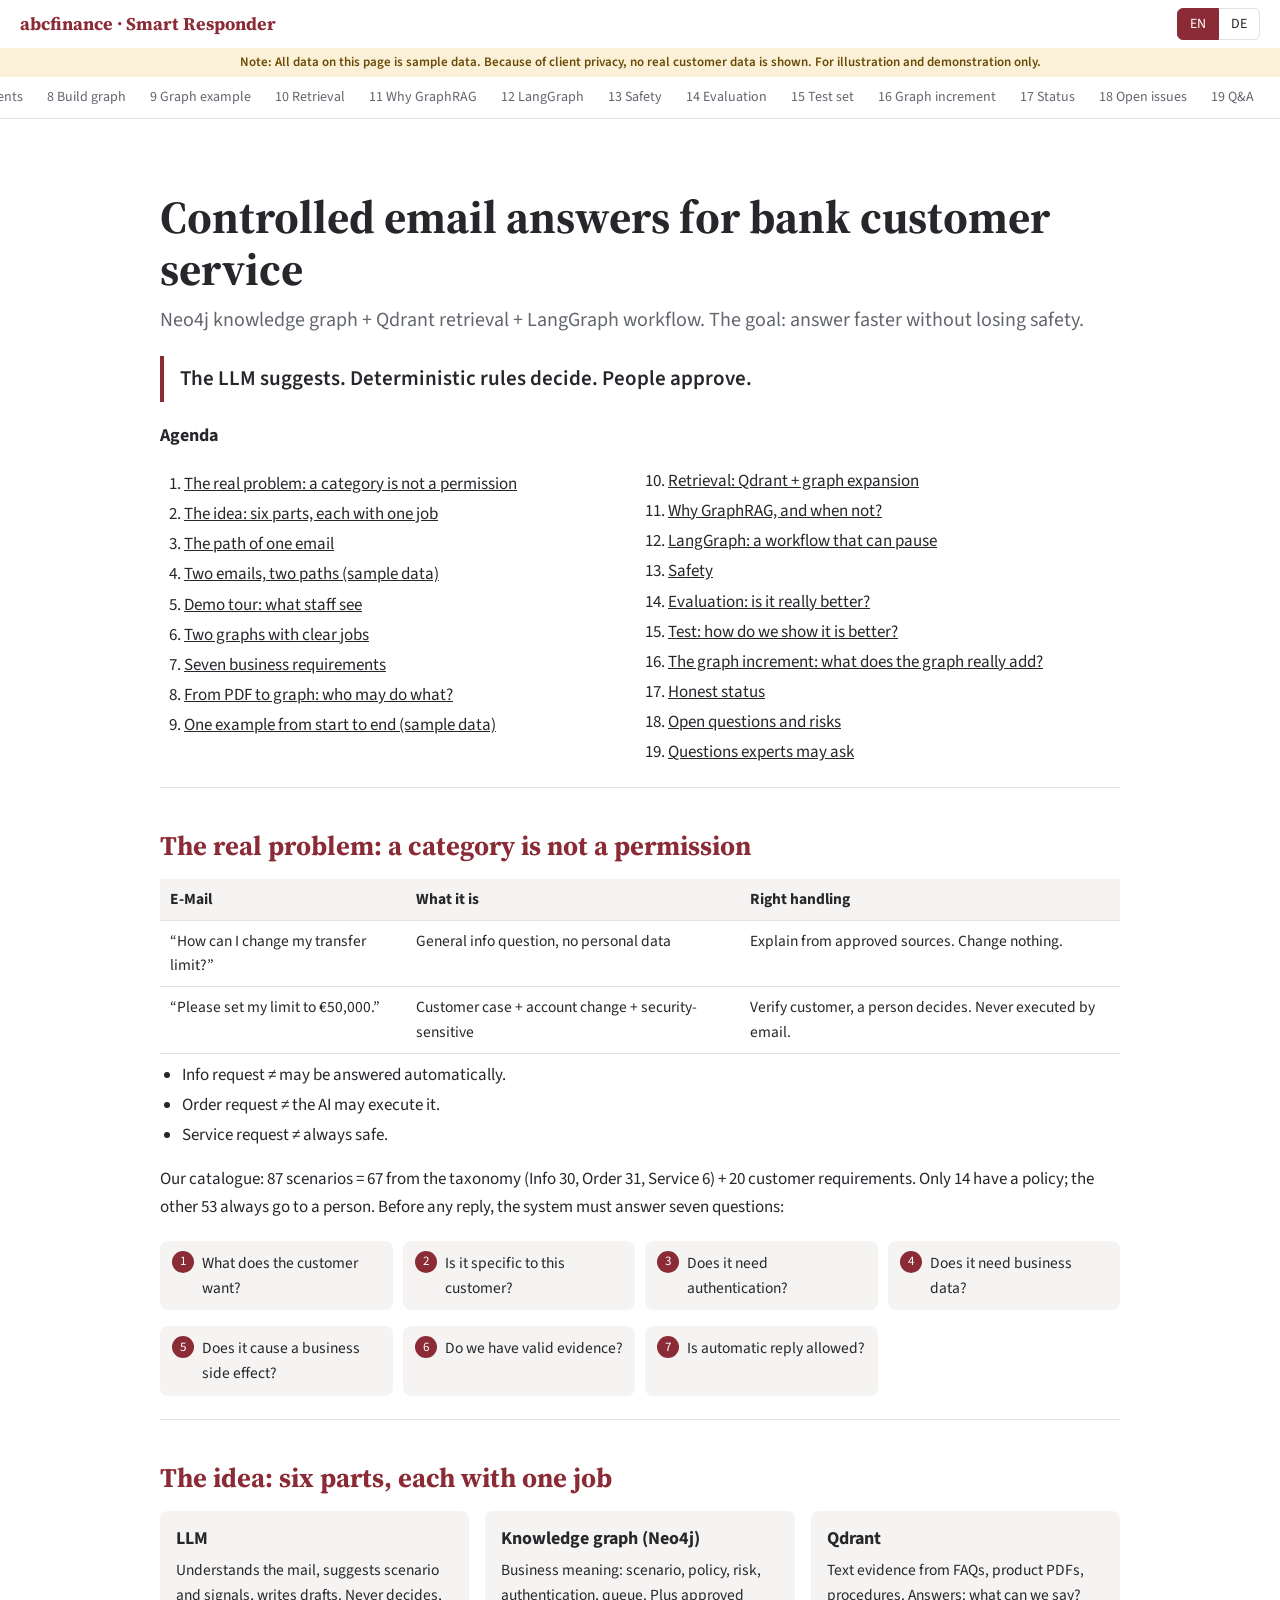
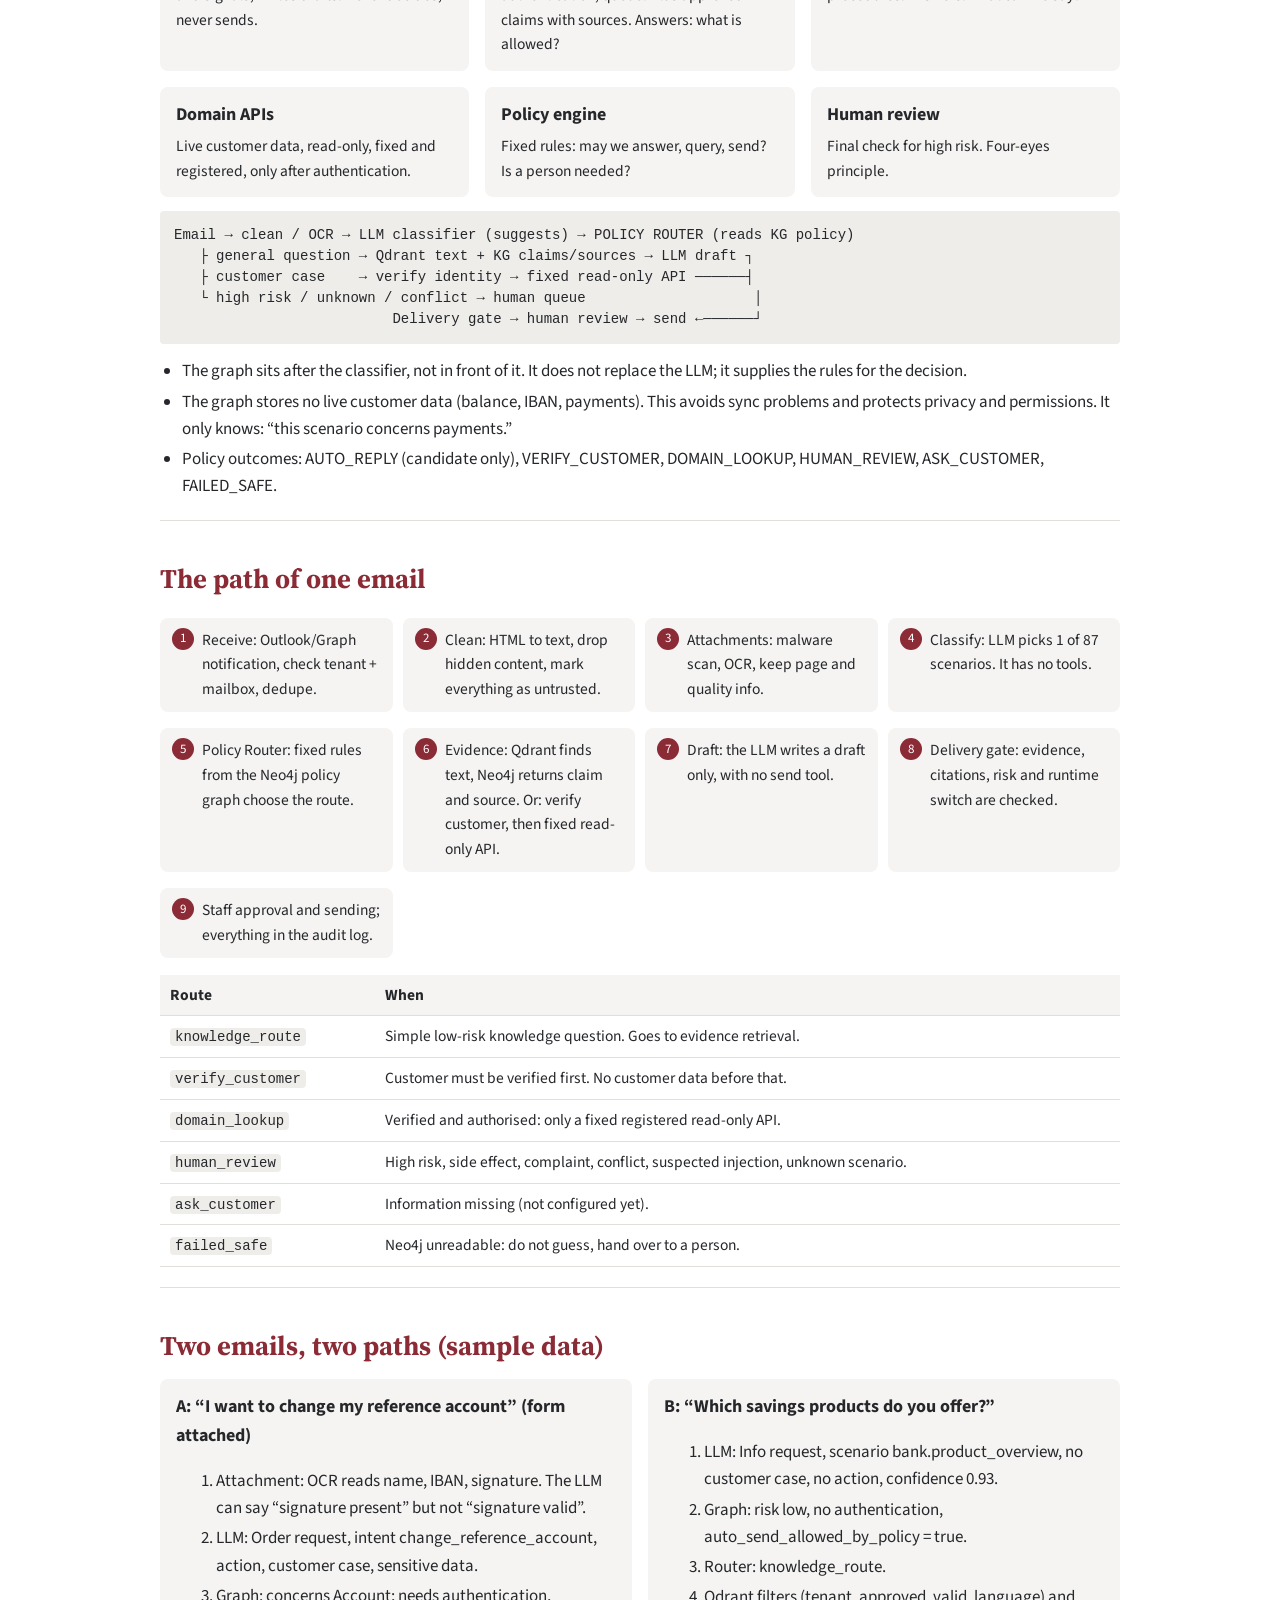
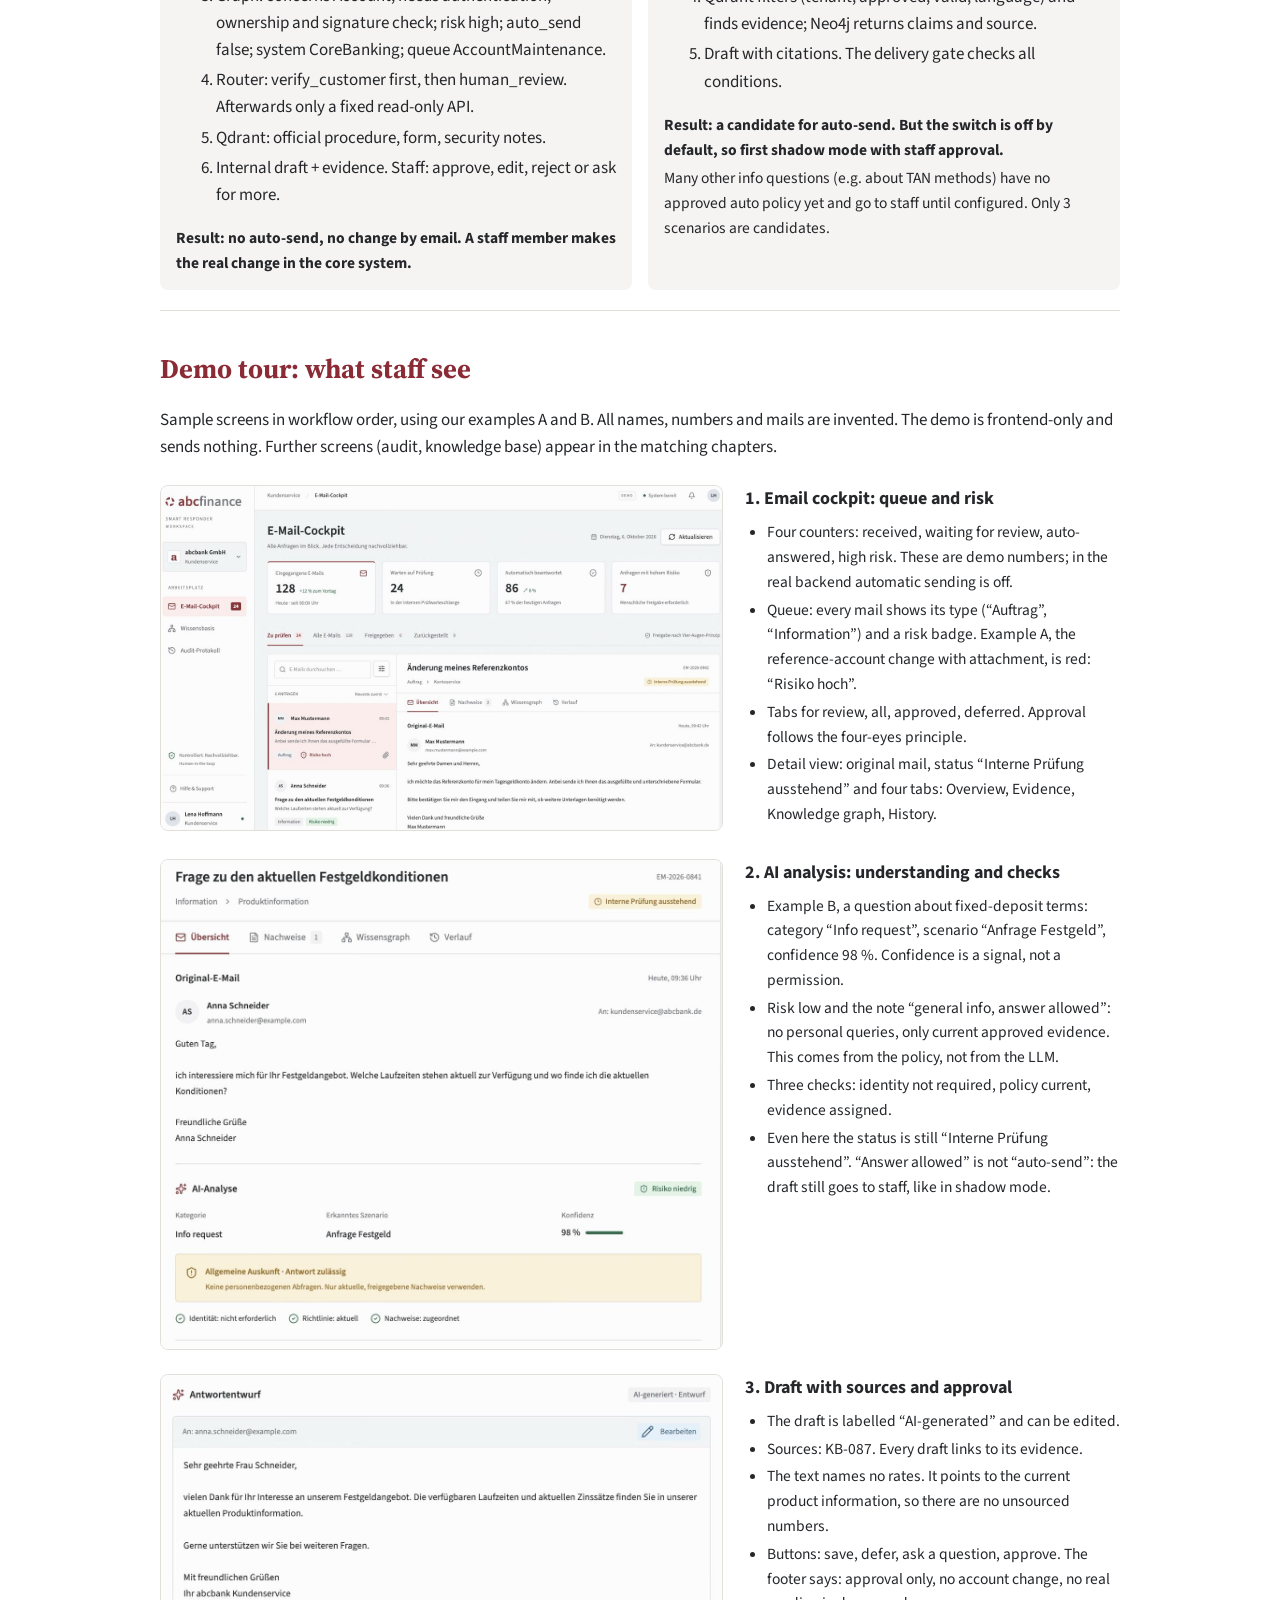
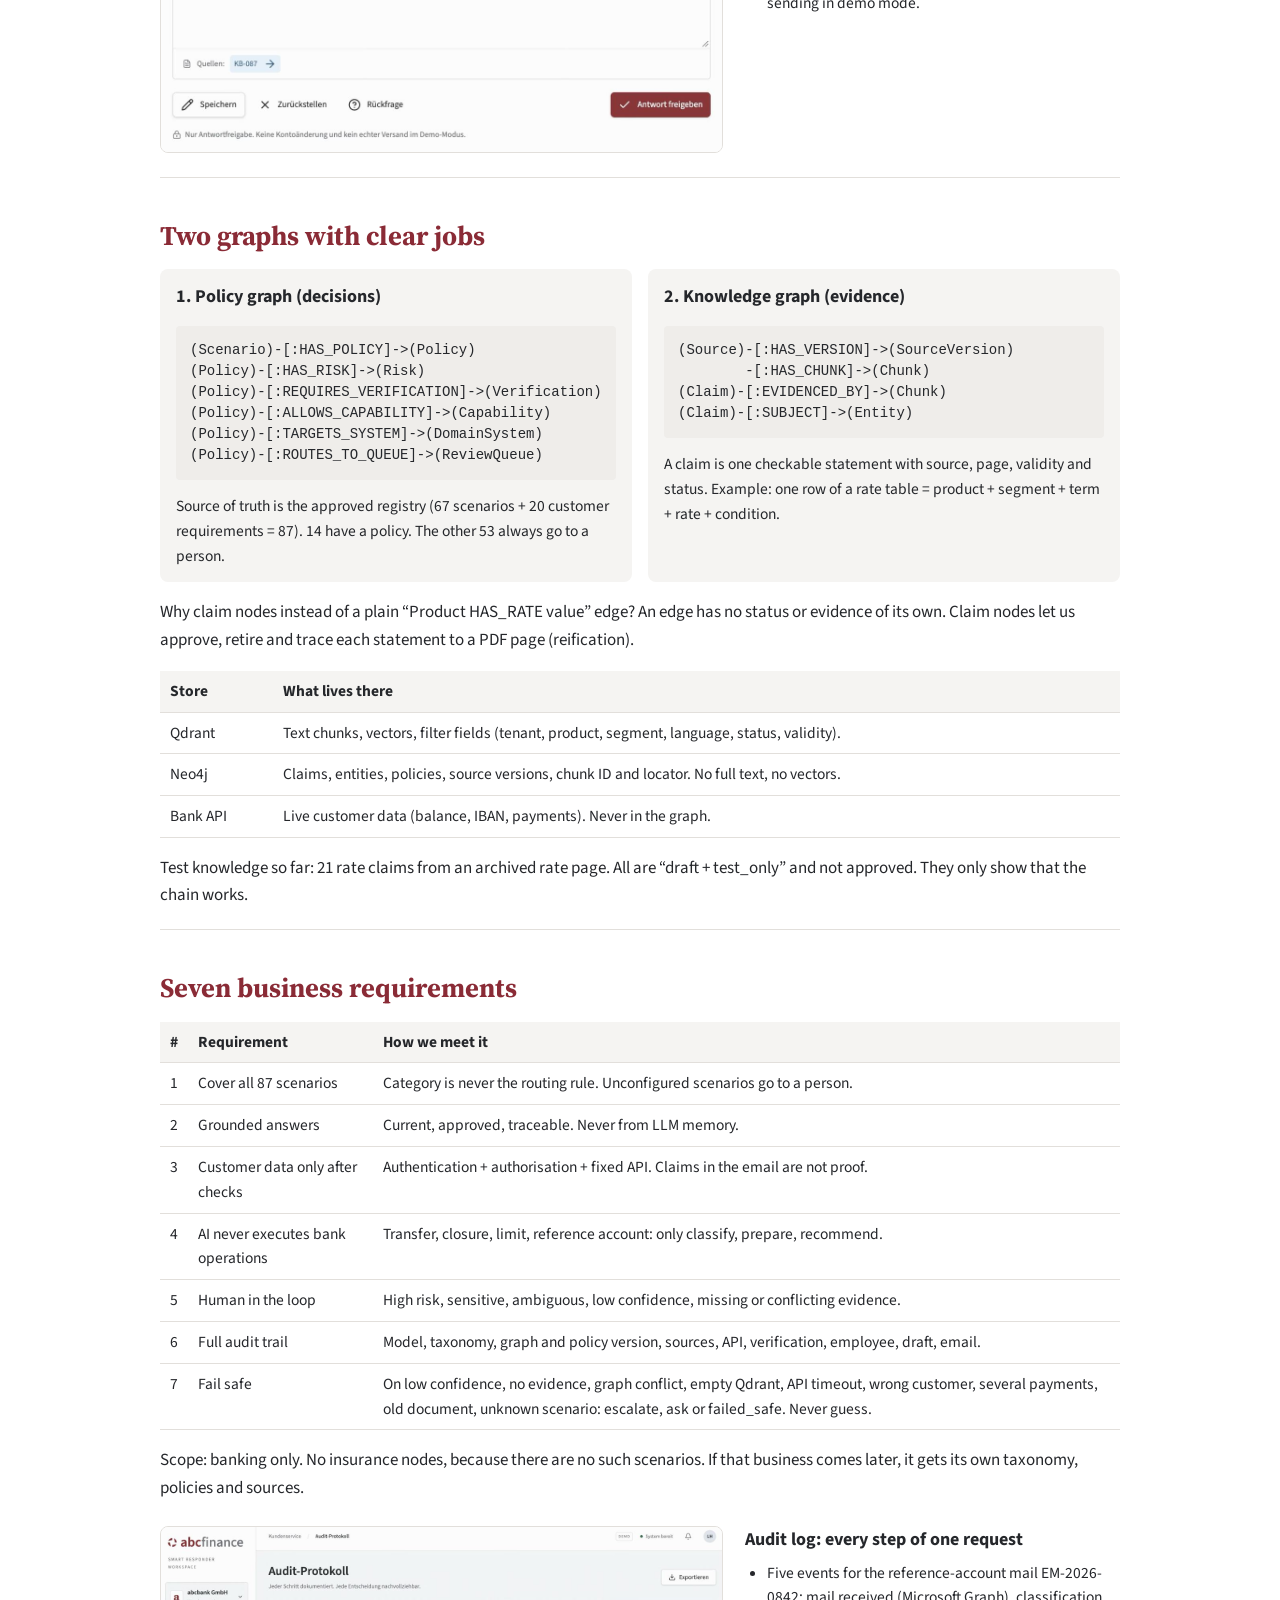
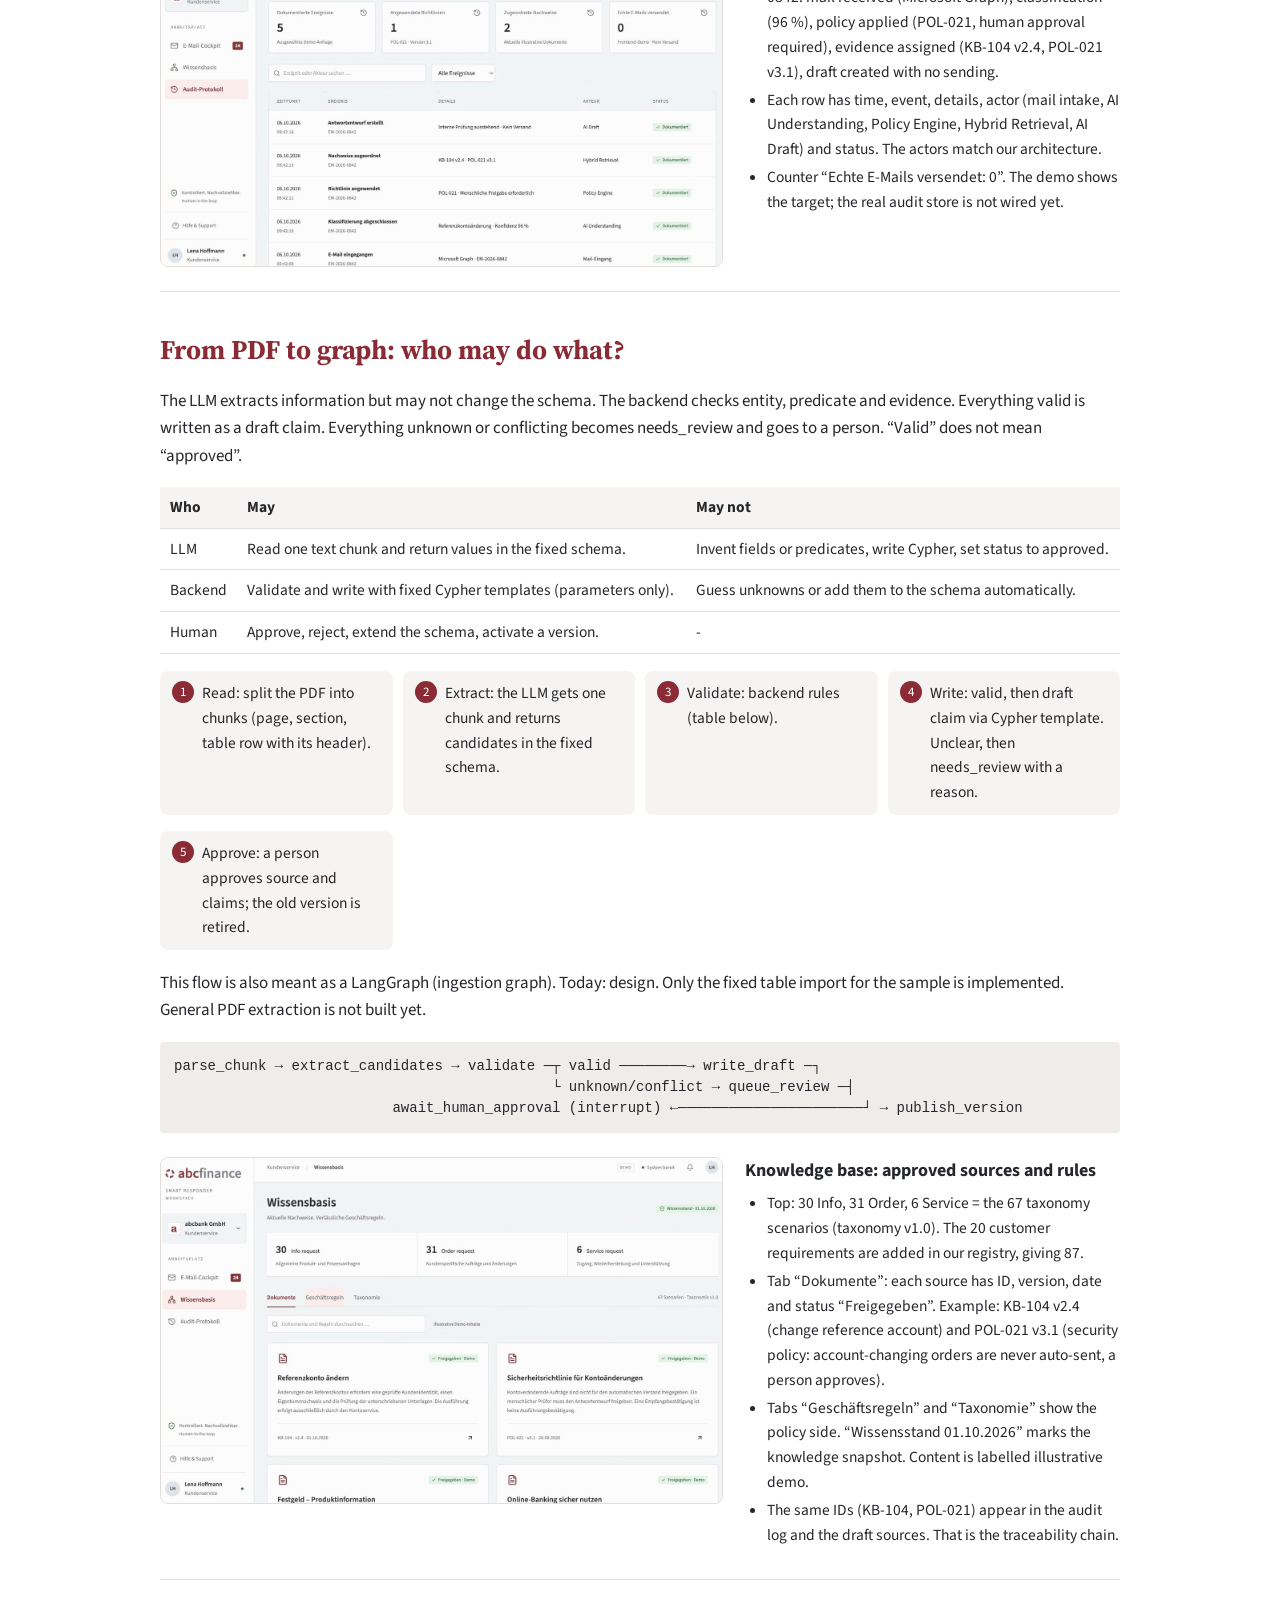
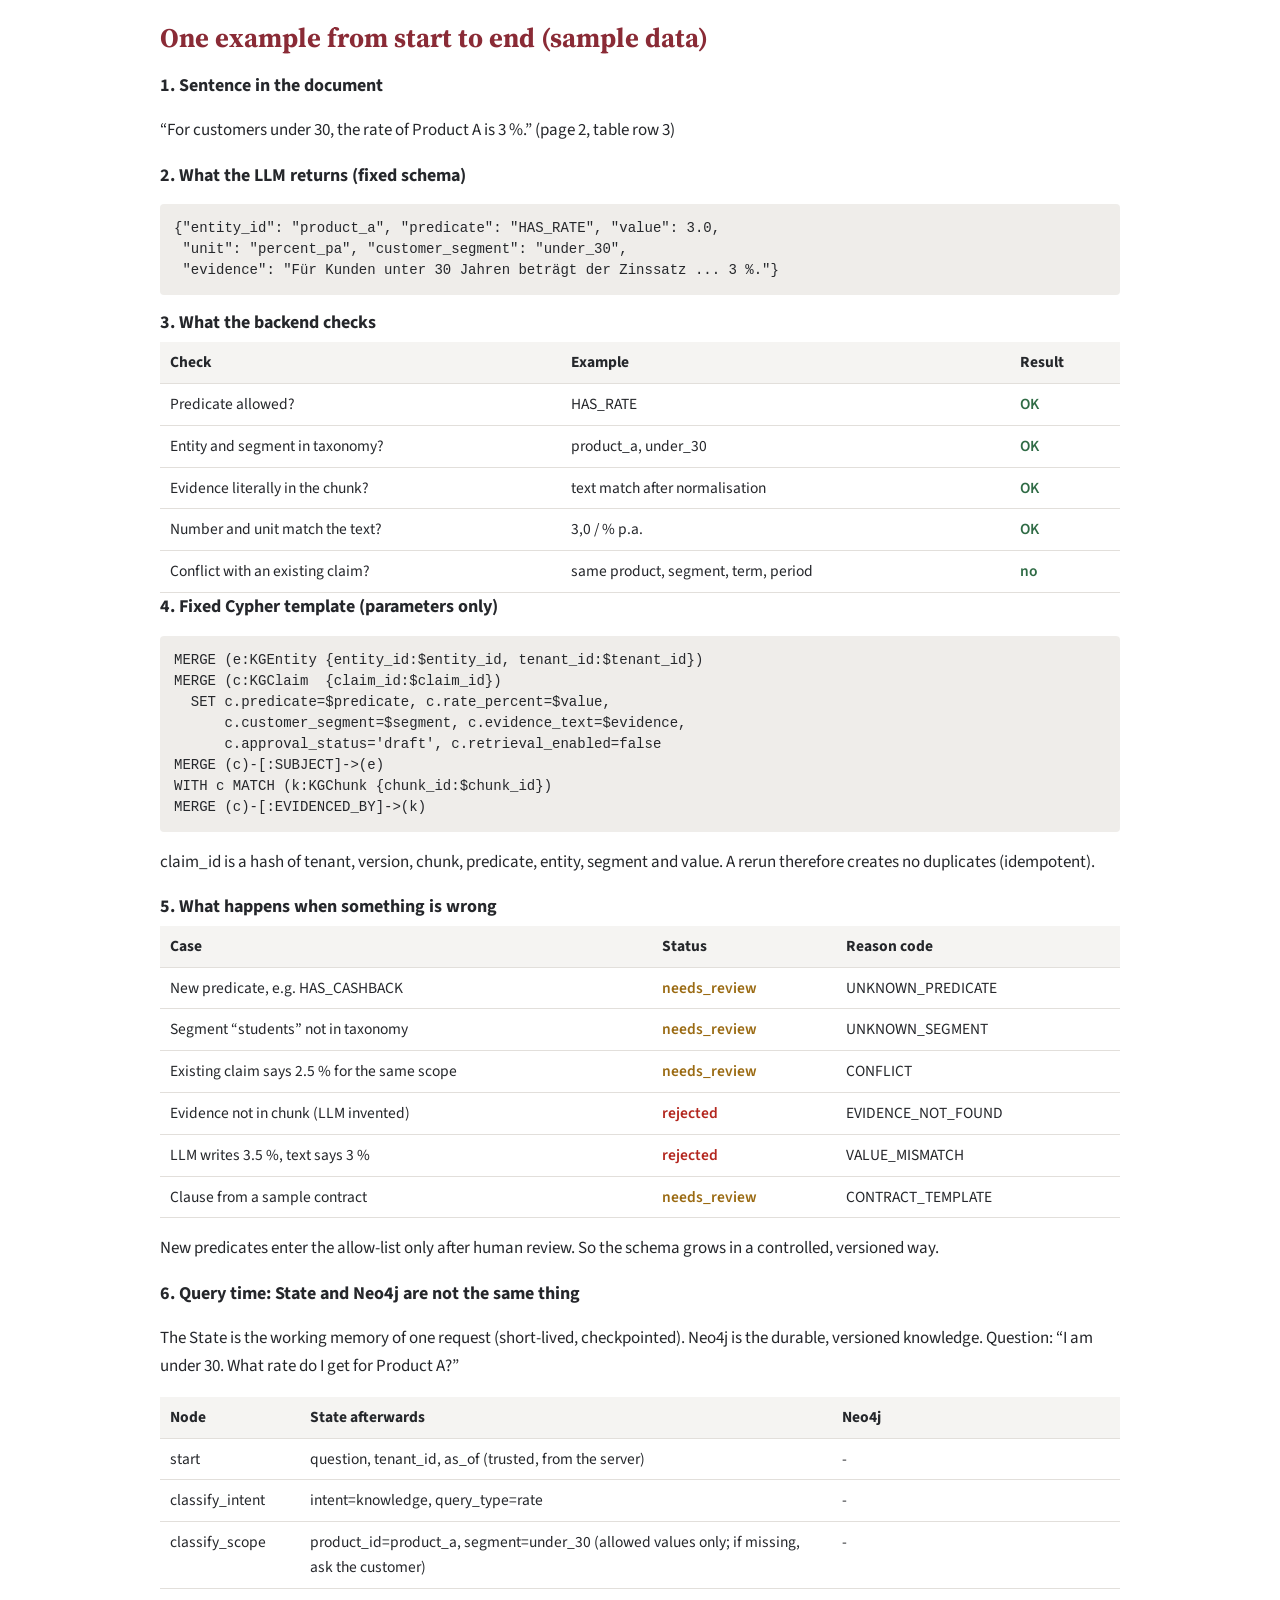
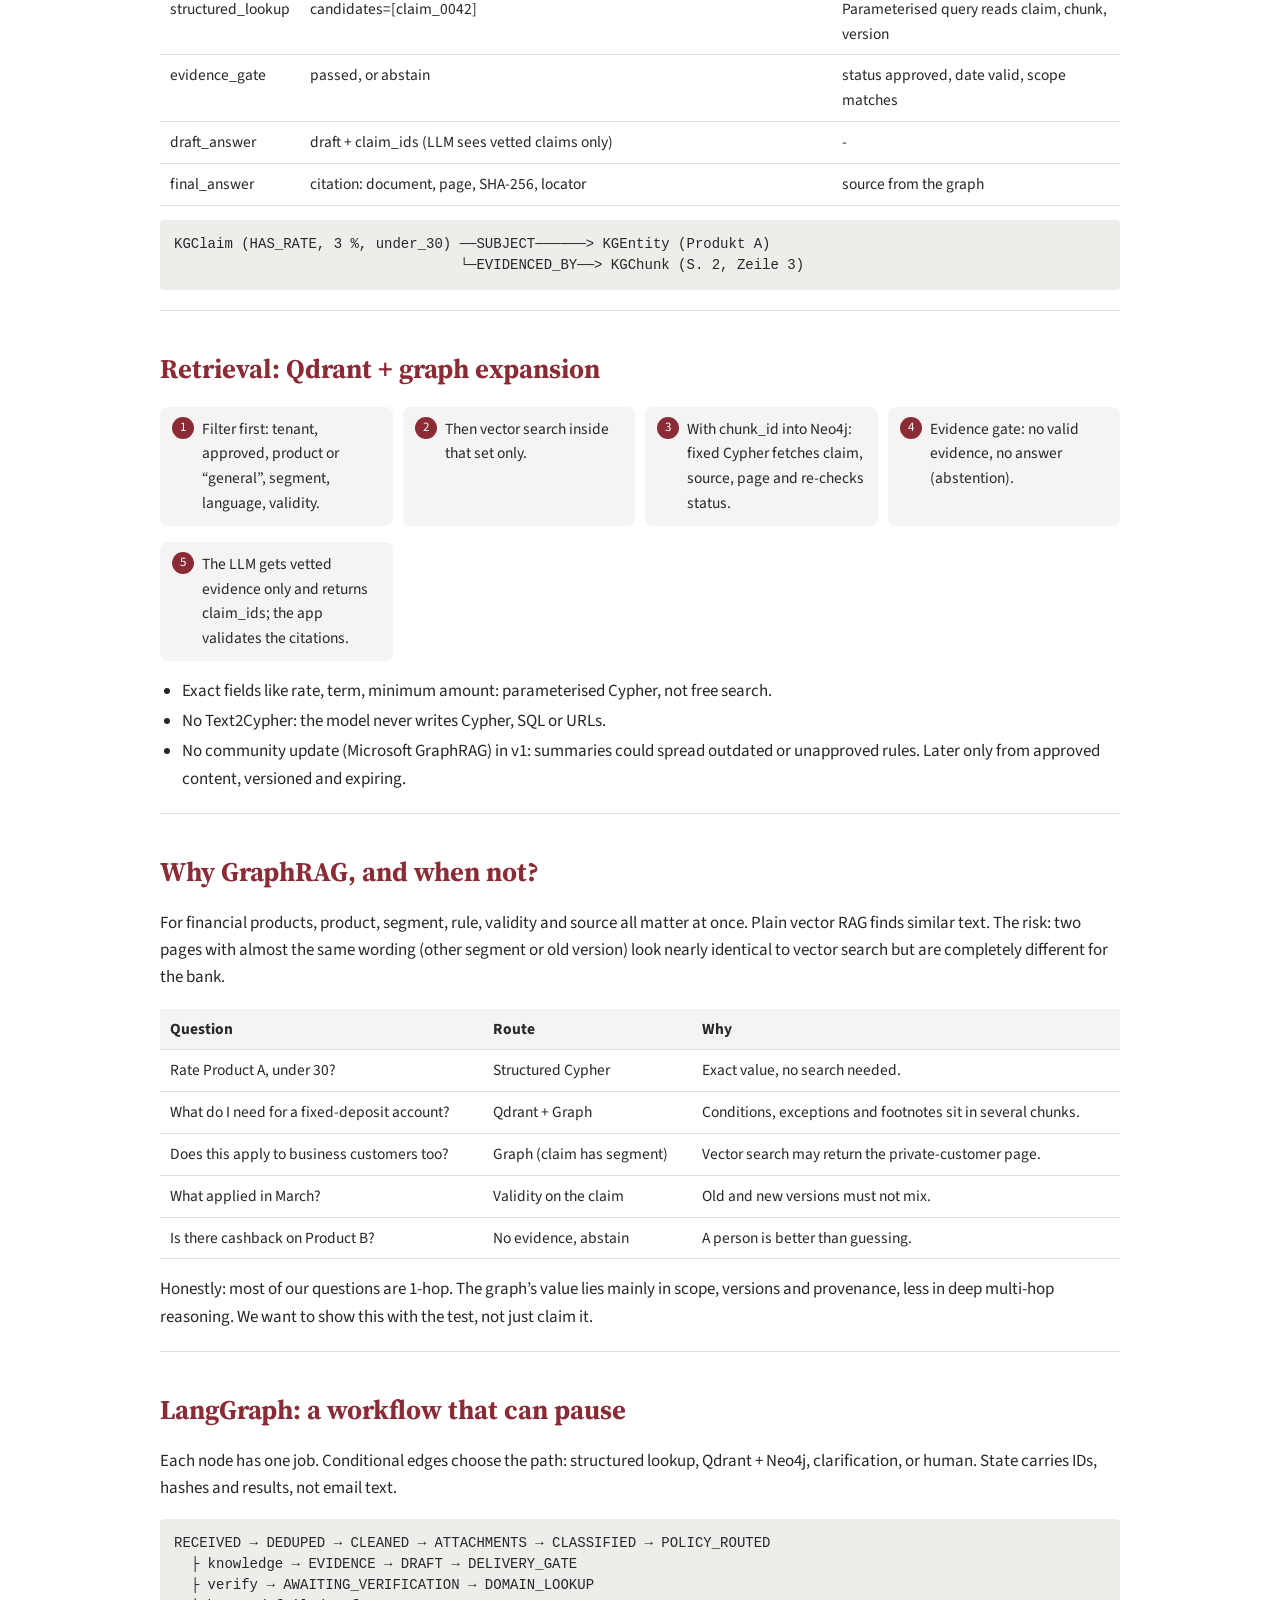
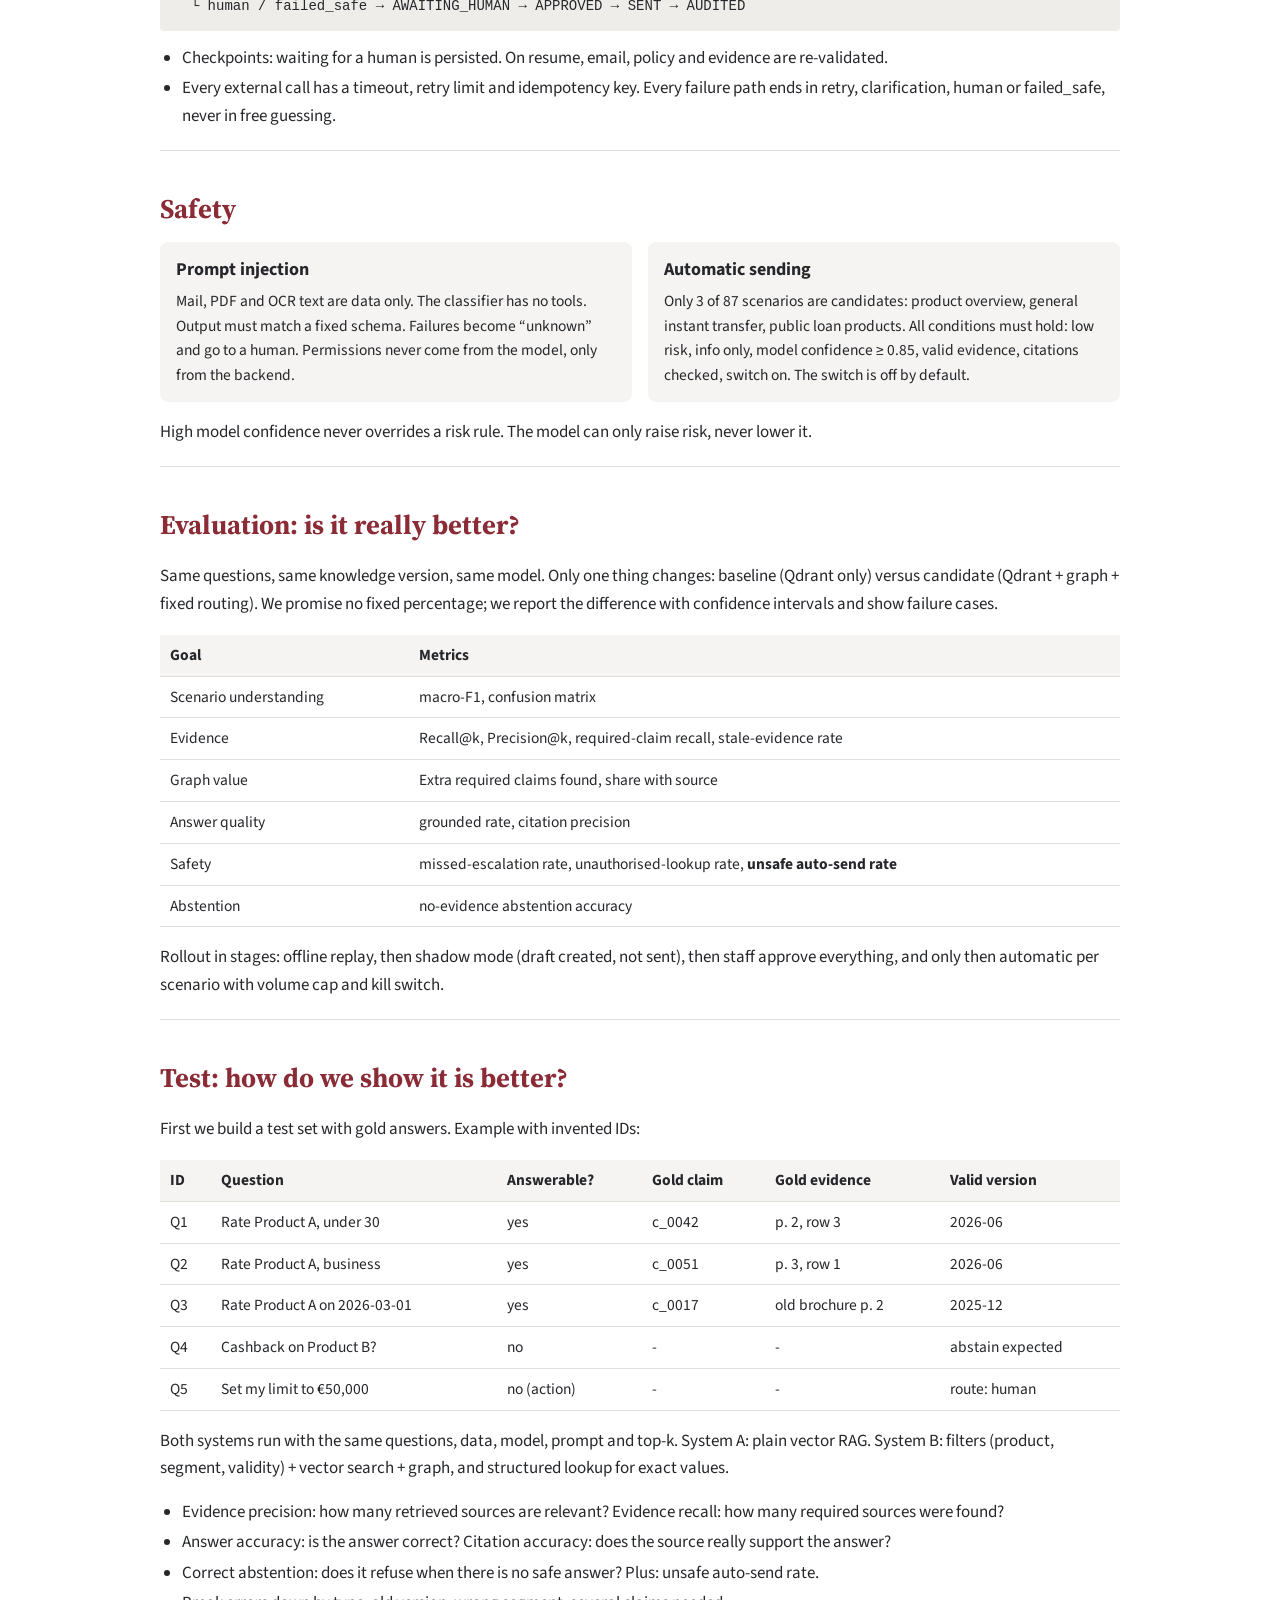
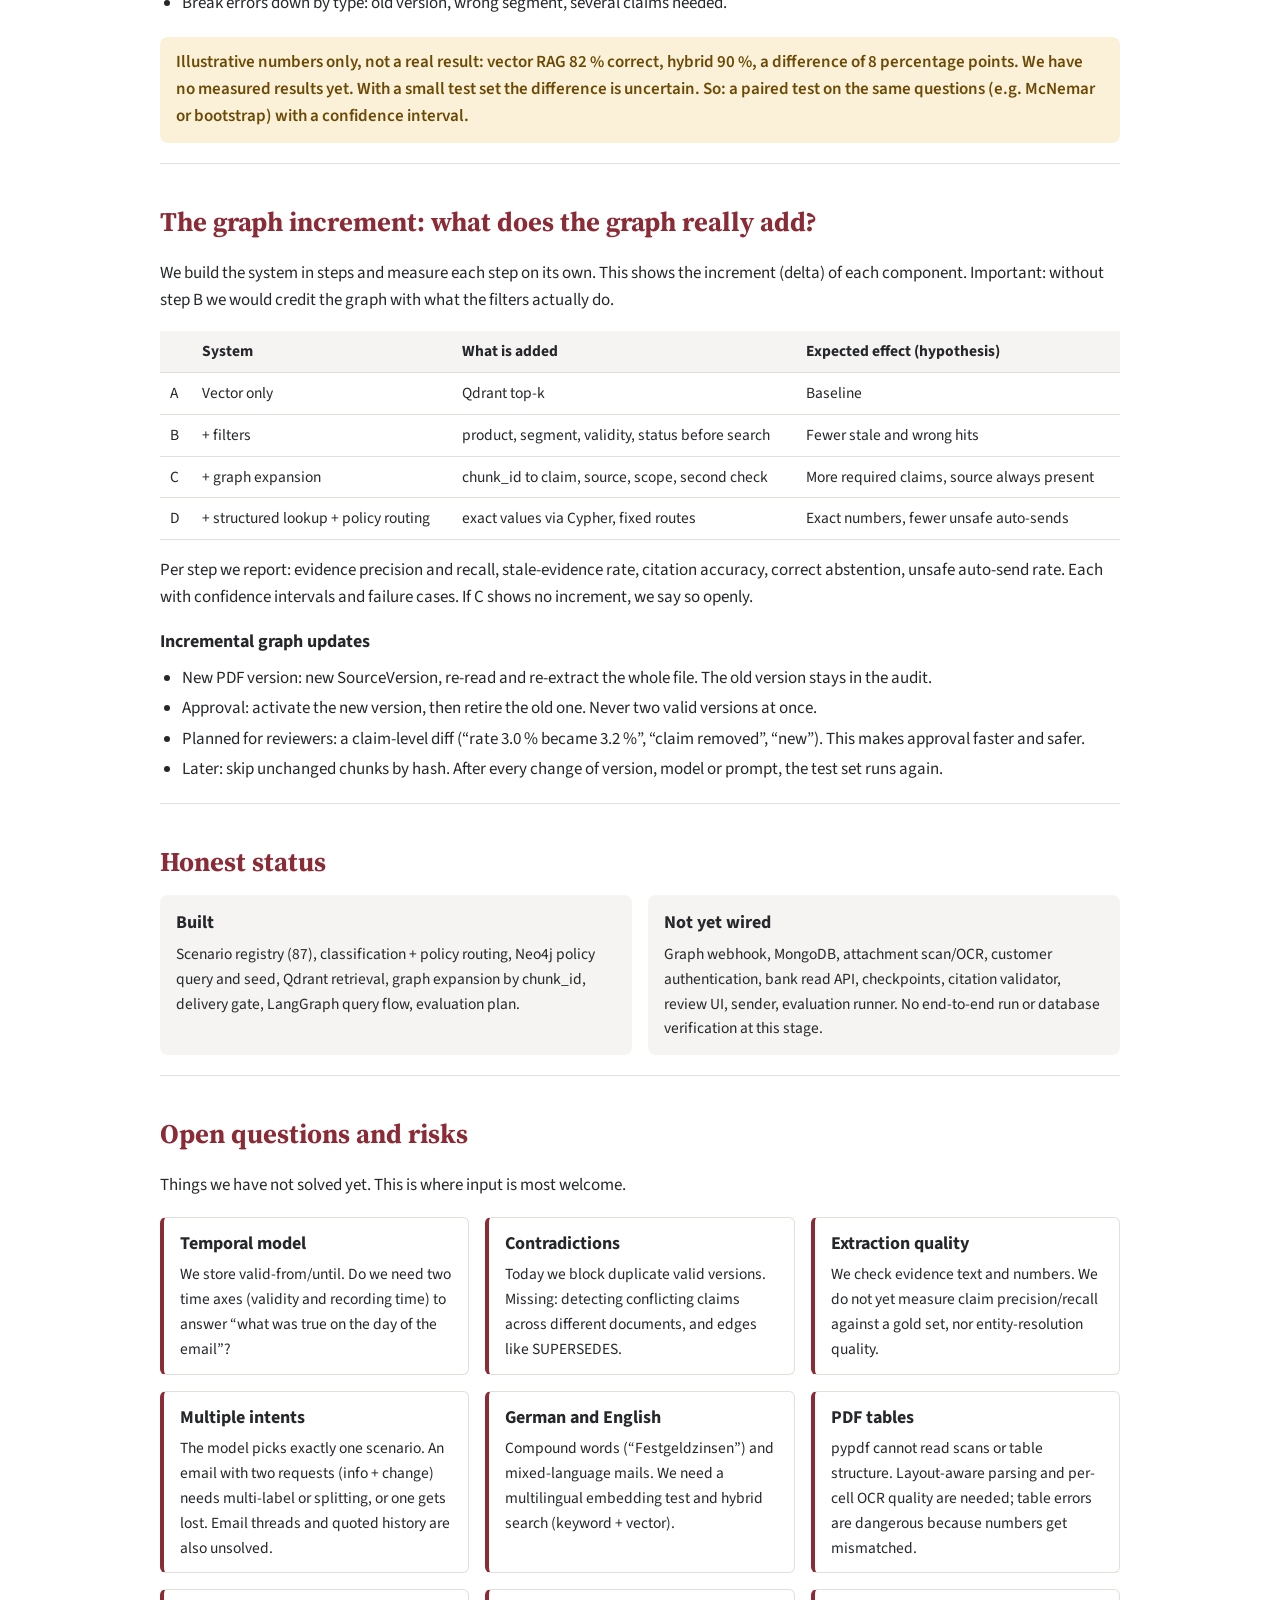
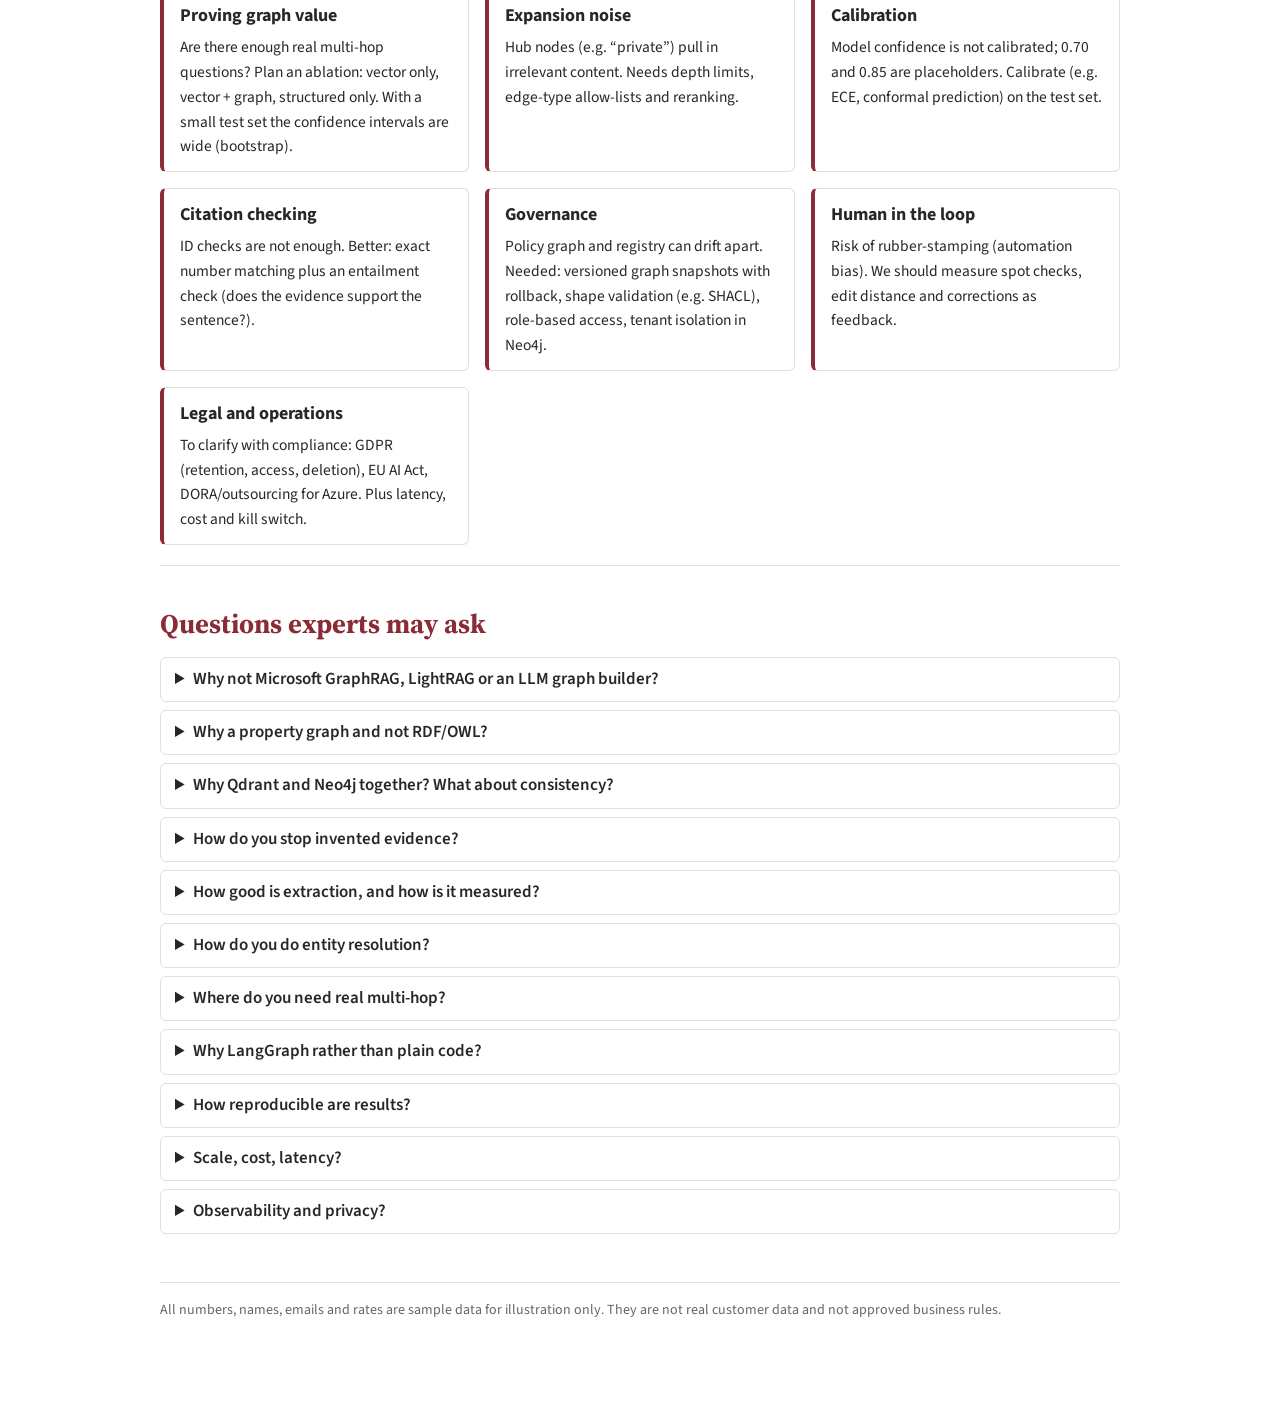
==== commit 46122780: "website updated" ====
--- a/Smart Responder – GraphRAG.html
+++ b/Smart Responder – GraphRAG.html
@@ -74,6 +74,9 @@
 .tnav a.act:hover{color:#fff}
 @media (prefers-reduced-motion:reduce){html{scroll-behavior:auto}}
 @media print{.top{position:static}.tnav{display:none}}
+.demo{display:grid;grid-template-columns:minmax(0,3fr) minmax(0,2fr);gap:22px;align-items:start;margin:24px 0}
+.demo figure{margin:0}.demo h3{margin-bottom:6px}.demo ul{margin-top:4px;font-size:15.5px}
+@media (max-width:820px){.demo{grid-template-columns:1fr}}
 </style>
 </head>
 <body>
@@ -173,7 +176,7 @@
 <p><b data-de="Ergebnis: ein Kandidat für Auto-Versand. Der Schalter ist aber standardmäßig aus, also zuerst Shadow-Modus mit Freigabe durch Mitarbeiter.">Result: a candidate for auto-send. But the switch is off by default, so first shadow mode with staff approval.</b></p>
 <p data-de="Viele andere Infofragen (z. B. zu TAN-Verfahren) haben noch keine freigegebene Auto-Policy und gehen bis zur Konfiguration zu Mitarbeitern. Nur 3 Szenarien sind Kandidaten.">Many other info questions (e.g. about TAN methods) have no approved auto policy yet and go to staff until configured. Only 3 scenarios are candidates.</p></div>
 </div>
-</section><section id="graph" class="slide">
+</section><section id="ui" class="slide"><h2 data-de="Demo-Tour: Das sehen die Mitarbeiter">Demo tour: what staff see</h2><p data-de="Beispiel-Bildschirme in der Reihenfolge des Ablaufs, mit unseren Beispielen A und B. Alle Namen, Zahlen und Mails sind erfunden. Die Demo hat nur ein Frontend und sendet nichts. Weitere Bildschirme (Audit, Wissensbasis) folgen in den passenden Kapiteln.">Sample screens in workflow order, using our examples A and B. All names, numbers and mails are invented. The demo is frontend-only and sends nothing. Further screens (audit, knowledge base) appear in the matching chapters.</p><div class="demo"><figure><img alt="E-Mail-Cockpit" src="[data-uri]"></figure><div><h3 data-de="1. E-Mail-Cockpit: Warteschlange und Risiko">1. Email cockpit: queue and risk</h3><ul><li data-de="Vier Zähler: eingegangen, wartet auf Prüfung, automatisch beantwortet, hohes Risiko. Das sind Demo-Zahlen. Im echten Backend ist der automatische Versand aus.">Four counters: received, waiting for review, auto-answered, high risk. These are demo numbers; in the real backend automatic sending is off.</li><li data-de="Warteschlange: Jede Mail zeigt Typ („Auftrag“, „Information“) und Risiko. Beispiel A, die Änderung des Referenzkontos mit Anhang, ist rot: „Risiko hoch“.">Queue: every mail shows its type (“Auftrag”, “Information”) and a risk badge. Example A, the reference-account change with attachment, is red: “Risiko hoch”.</li><li data-de="Reiter für Zu prüfen, Alle, Freigegeben, Zurückgestellt. Freigabe nach Vier-Augen-Prinzip.">Tabs for review, all, approved, deferred. Approval follows the four-eyes principle.</li><li data-de="Detailansicht: Original-Mail, Status „Interne Prüfung ausstehend“ und vier Reiter: Übersicht, Nachweise, Wissensgraph, Verlauf.">Detail view: original mail, status “Interne Prüfung ausstehend” and four tabs: Overview, Evidence, Knowledge graph, History.</li></ul></div></div><div class="demo"><figure><img alt="AI-Analyse" src="[data-uri]"></figure><div><h3 data-de="2. AI-Analyse: Verstehen und Prüfen">2. AI analysis: understanding and checks</h3><ul><li data-de="Beispiel B, eine Frage zu Festgeld-Laufzeiten: Kategorie „Info request“, Szenario „Anfrage Festgeld“, Sicherheit 98 %. Die Sicherheit ist ein Signal, keine Erlaubnis.">Example B, a question about fixed-deposit terms: category “Info request”, scenario “Anfrage Festgeld”, confidence 98 %. Confidence is a signal, not a permission.</li><li data-de="Risiko niedrig und der Hinweis „Allgemeine Auskunft, Antwort zulässig“: keine persönlichen Abfragen, nur aktuelle freigegebene Belege. Das kommt aus der Policy, nicht vom LLM.">Risk low and the note “general info, answer allowed”: no personal queries, only current approved evidence. This comes from the policy, not from the LLM.</li><li data-de="Drei Prüfungen: Identität nicht erforderlich, Richtlinie aktuell, Nachweise zugeordnet.">Three checks: identity not required, policy current, evidence assigned.</li><li data-de="Auch hier steht noch „Interne Prüfung ausstehend“. „Antwort zulässig“ heißt nicht „automatisch senden“: Der Entwurf geht trotzdem zu Mitarbeitern, wie im Shadow-Modus.">Even here the status is still “Interne Prüfung ausstehend”. “Answer allowed” is not “auto-send”: the draft still goes to staff, like in shadow mode.</li></ul></div></div><div class="demo"><figure><img alt="Antwortentwurf" src="[data-uri]